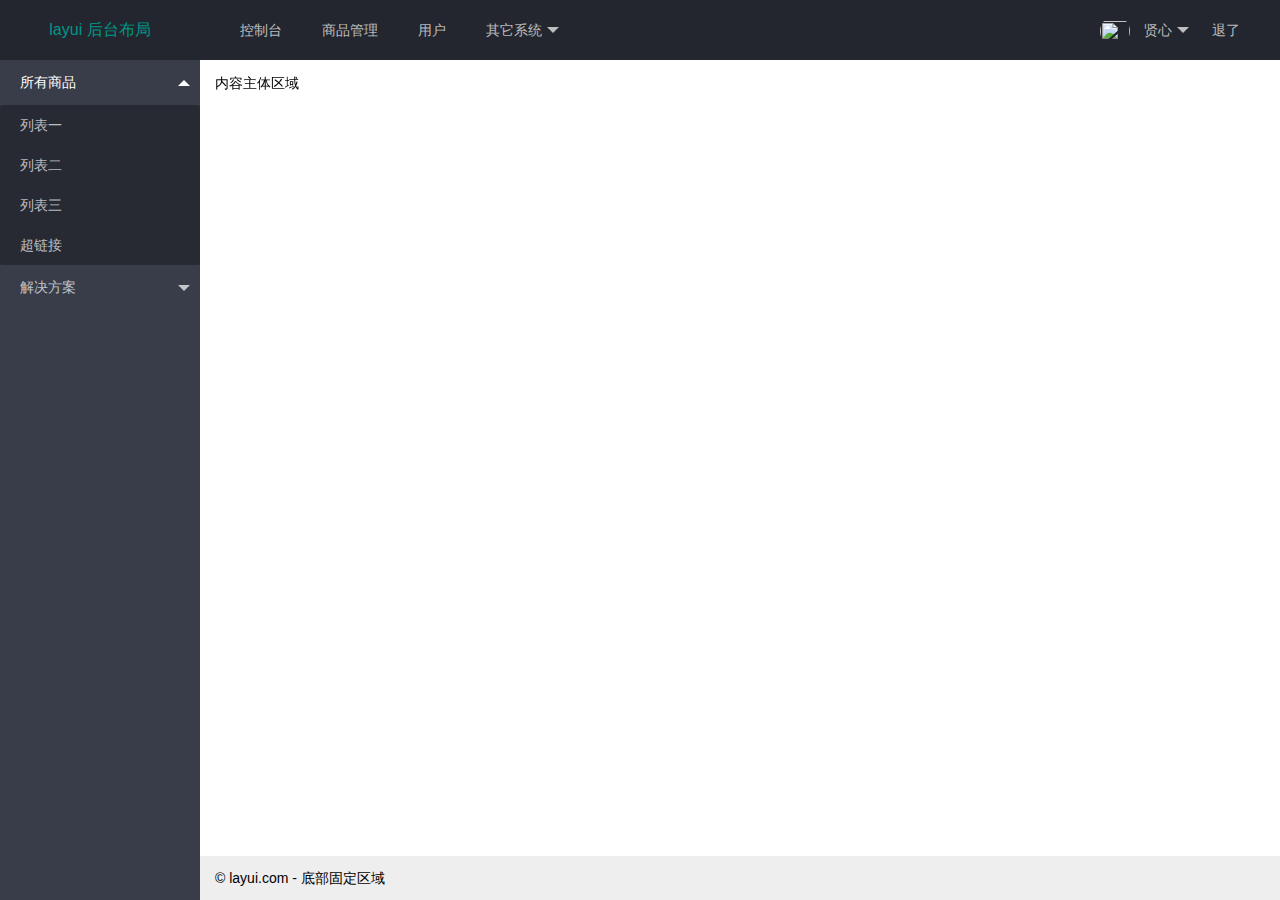
==== index.html @ 5e883c6c "跳转" ====
<!DOCTYPE html>
<html lang="en">

<head>
    <meta charset="UTF-8">
    <meta name="viewport" content="width=device-width, initial-scale=1.0">
    <title>Document</title>
    <link rel="stylesheet" href="./assets/lib/layui/css/layui.css">
</head>

<body class="layui-layout-body">
    <div class="layui-layout layui-layout-admin">
        <div class="layui-header">
            <div class="layui-logo">layui 后台布局</div>
            <!-- 头部区域（可配合layui已有的水平导航） -->
            <ul class="layui-nav layui-layout-left">
                <li class="layui-nav-item"><a href="">控制台</a></li>
                <li class="layui-nav-item"><a href="">商品管理</a></li>
                <li class="layui-nav-item"><a href="">用户</a></li>
                <li class="layui-nav-item">
                    <a href="javascript:;">其它系统</a>
                    <dl class="layui-nav-child">
                        <dd><a href="">邮件管理</a></dd>
                        <dd><a href="">消息管理</a></dd>
                        <dd><a href="">授权管理</a></dd>
                    </dl>
                </li>
            </ul>
            <ul class="layui-nav layui-layout-right">
                <li class="layui-nav-item">
                    <a href="javascript:;">
                        <img src="http://t.cn/RCzsdCq" class="layui-nav-img">
                        贤心
                    </a>
                    <dl class="layui-nav-child">
                        <dd><a href="">基本资料</a></dd>
                        <dd><a href="">安全设置</a></dd>
                    </dl>
                </li>
                <li class="layui-nav-item"><a href="">退了</a></li>
            </ul>
        </div>

        <div class="layui-side layui-bg-black">
            <div class="layui-side-scroll  ">
                <!-- 左侧导航区域（可配合layui已有的垂直导航） -->
                <ul class="layui-nav layui-nav-tree" lay-filter="test" lay-shrink="all">
                    <li class="layui-nav-item layui-nav-itemed">
                        <a class="" href="javascript:;">所有商品</a>
                        <dl class="layui-nav-child">
                            <dd><a href="javascript:;">列表一</a></dd>
                            <dd><a href="javascript:;">列表二</a></dd>
                            <dd><a href="javascript:;">列表三</a></dd>
                            <dd><a href="">超链接</a></dd>
                        </dl>
                    </li>
                    <li class="layui-nav-item">
                        <a href="javascript:;">解决方案</a>
                        <dl class="layui-nav-child">
                            <dd><a href="javascript:;">列表一</a></dd>
                            <dd><a href="javascript:;">列表二</a></dd>
                            <dd><a href="">超链接</a></dd>
                        </dl>
                    </li>
                </ul>
            </div>
        </div>

        <div class="layui-body">
            <!-- 内容主体区域 -->
            <div style="padding: 15px;">内容主体区域</div>
        </div>

        <div class="layui-footer">
            <!-- 底部固定区域 -->
            © layui.com - 底部固定区域
        </div>
    </div>
    <script src="./assets/lib/layui/layui.all.js"></script>
    <script>
        //JavaScript代码区域
        layui.use('element', function () {
            var element = layui.element;

        });
    </script>
</body>

</html>
---- assets/lib/layui/css/layui.css ----
/** layui-v2.5.5 MIT License By https://www.layui.com */
 .layui-inline,img{display:inline-block;vertical-align:middle}h1,h2,h3,h4,h5,h6{font-weight:400}.layui-edge,.layui-header,.layui-inline,.layui-main{position:relative}.layui-body,.layui-edge,.layui-elip{overflow:hidden}.layui-btn,.layui-edge,.layui-inline,img{vertical-align:middle}.layui-btn,.layui-disabled,.layui-icon,.layui-unselect{-moz-user-select:none;-webkit-user-select:none;-ms-user-select:none}.layui-elip,.layui-form-checkbox span,.layui-form-pane .layui-form-label{text-overflow:ellipsis;white-space:nowrap}.layui-breadcrumb,.layui-tree-btnGroup{visibility:hidden}blockquote,body,button,dd,div,dl,dt,form,h1,h2,h3,h4,h5,h6,input,li,ol,p,pre,td,textarea,th,ul{margin:0;padding:0;-webkit-tap-highlight-color:rgba(0,0,0,0)}a:active,a:hover{outline:0}img{border:none}li{list-style:none}table{border-collapse:collapse;border-spacing:0}h4,h5,h6{font-size:100%}button,input,optgroup,option,select,textarea{font-family:inherit;font-size:inherit;font-style:inherit;font-weight:inherit;outline:0}pre{white-space:pre-wrap;white-space:-moz-pre-wrap;white-space:-pre-wrap;white-space:-o-pre-wrap;word-wrap:break-word}body{line-height:24px;font:14px Helvetica Neue,Helvetica,PingFang SC,Tahoma,Arial,sans-serif}hr{height:1px;margin:10px 0;border:0;clear:both}a{color:#333;text-decoration:none}a:hover{color:#777}a cite{font-style:normal;*cursor:pointer}.layui-border-box,.layui-border-box *{box-sizing:border-box}.layui-box,.layui-box *{box-sizing:content-box}.layui-clear{clear:both;*zoom:1}.layui-clear:after{content:'\20';clear:both;*zoom:1;display:block;height:0}.layui-inline{*display:inline;*zoom:1}.layui-edge{display:inline-block;width:0;height:0;border-width:6px;border-style:dashed;border-color:transparent}.layui-edge-top{top:-4px;border-bottom-color:#999;border-bottom-style:solid}.layui-edge-right{border-left-color:#999;border-left-style:solid}.layui-edge-bottom{top:2px;border-top-color:#999;border-top-style:solid}.layui-edge-left{border-right-color:#999;border-right-style:solid}.layui-disabled,.layui-disabled:hover{color:#d2d2d2!important;cursor:not-allowed!important}.layui-circle{border-radius:100%}.layui-show{display:block!important}.layui-hide{display:none!important}@font-face{font-family:layui-icon;src:url(../font/iconfont.eot?v=250);src:url(../font/iconfont.eot?v=250#iefix) format('embedded-opentype'),url(../font/iconfont.woff2?v=250) format('woff2'),url(../font/iconfont.woff?v=250) format('woff'),url(../font/iconfont.ttf?v=250) format('truetype'),url(../font/iconfont.svg?v=250#layui-icon) format('svg')}.layui-icon{font-family:layui-icon!important;font-size:16px;font-style:normal;-webkit-font-smoothing:antialiased;-moz-osx-font-smoothing:grayscale}.layui-icon-reply-fill:before{content:"\e611"}.layui-icon-set-fill:before{content:"\e614"}.layui-icon-menu-fill:before{content:"\e60f"}.layui-icon-search:before{content:"\e615"}.layui-icon-share:before{content:"\e641"}.layui-icon-set-sm:before{content:"\e620"}.layui-icon-engine:before{content:"\e628"}.layui-icon-close:before{content:"\1006"}.layui-icon-close-fill:before{content:"\1007"}.layui-icon-chart-screen:before{content:"\e629"}.layui-icon-star:before{content:"\e600"}.layui-icon-circle-dot:before{content:"\e617"}.layui-icon-chat:before{content:"\e606"}.layui-icon-release:before{content:"\e609"}.layui-icon-list:before{content:"\e60a"}.layui-icon-chart:before{content:"\e62c"}.layui-icon-ok-circle:before{content:"\1005"}.layui-icon-layim-theme:before{content:"\e61b"}.layui-icon-table:before{content:"\e62d"}.layui-icon-right:before{content:"\e602"}.layui-icon-left:before{content:"\e603"}.layui-icon-cart-simple:before{content:"\e698"}.layui-icon-face-cry:before{content:"\e69c"}.layui-icon-face-smile:before{content:"\e6af"}.layui-icon-survey:before{content:"\e6b2"}.layui-icon-tree:before{content:"\e62e"}.layui-icon-upload-circle:before{content:"\e62f"}.layui-icon-add-circle:before{content:"\e61f"}.layui-icon-download-circle:before{content:"\e601"}.layui-icon-templeate-1:before{content:"\e630"}.layui-icon-util:before{content:"\e631"}.layui-icon-face-surprised:before{content:"\e664"}.layui-icon-edit:before{content:"\e642"}.layui-icon-speaker:before{content:"\e645"}.layui-icon-down:before{content:"\e61a"}.layui-icon-file:before{content:"\e621"}.layui-icon-layouts:before{content:"\e632"}.layui-icon-rate-half:before{content:"\e6c9"}.layui-icon-add-circle-fine:before{content:"\e608"}.layui-icon-prev-circle:before{content:"\e633"}.layui-icon-read:before{content:"\e705"}.layui-icon-404:before{content:"\e61c"}.layui-icon-carousel:before{content:"\e634"}.layui-icon-help:before{content:"\e607"}.layui-icon-code-circle:before{content:"\e635"}.layui-icon-water:before{content:"\e636"}.layui-icon-username:before{content:"\e66f"}.layui-icon-find-fill:before{content:"\e670"}.layui-icon-about:before{content:"\e60b"}.layui-icon-location:before{content:"\e715"}.layui-icon-up:before{content:"\e619"}.layui-icon-pause:before{content:"\e651"}.layui-icon-date:before{content:"\e637"}.layui-icon-layim-uploadfile:before{content:"\e61d"}.layui-icon-delete:before{content:"\e640"}.layui-icon-play:before{content:"\e652"}.layui-icon-top:before{content:"\e604"}.layui-icon-friends:before{content:"\e612"}.layui-icon-refresh-3:before{content:"\e9aa"}.layui-icon-ok:before{content:"\e605"}.layui-icon-layer:before{content:"\e638"}.layui-icon-face-smile-fine:before{content:"\e60c"}.layui-icon-dollar:before{content:"\e659"}.layui-icon-group:before{content:"\e613"}.layui-icon-layim-download:before{content:"\e61e"}.layui-icon-picture-fine:before{content:"\e60d"}.layui-icon-link:before{content:"\e64c"}.layui-icon-diamond:before{content:"\e735"}.layui-icon-log:before{content:"\e60e"}.layui-icon-rate-solid:before{content:"\e67a"}.layui-icon-fonts-del:before{content:"\e64f"}.layui-icon-unlink:before{content:"\e64d"}.layui-icon-fonts-clear:before{content:"\e639"}.layui-icon-triangle-r:before{content:"\e623"}.layui-icon-circle:before{content:"\e63f"}.layui-icon-radio:before{content:"\e643"}.layui-icon-align-center:before{content:"\e647"}.layui-icon-align-right:before{content:"\e648"}.layui-icon-align-left:before{content:"\e649"}.layui-icon-loading-1:before{content:"\e63e"}.layui-icon-return:before{content:"\e65c"}.layui-icon-fonts-strong:before{content:"\e62b"}.layui-icon-upload:before{content:"\e67c"}.layui-icon-dialogue:before{content:"\e63a"}.layui-icon-video:before{content:"\e6ed"}.layui-icon-headset:before{content:"\e6fc"}.layui-icon-cellphone-fine:before{content:"\e63b"}.layui-icon-add-1:before{content:"\e654"}.layui-icon-face-smile-b:before{content:"\e650"}.layui-icon-fonts-html:before{content:"\e64b"}.layui-icon-form:before{content:"\e63c"}.layui-icon-cart:before{content:"\e657"}.layui-icon-camera-fill:before{content:"\e65d"}.layui-icon-tabs:before{content:"\e62a"}.layui-icon-fonts-code:before{content:"\e64e"}.layui-icon-fire:before{content:"\e756"}.layui-icon-set:before{content:"\e716"}.layui-icon-fonts-u:before{content:"\e646"}.layui-icon-triangle-d:before{content:"\e625"}.layui-icon-tips:before{content:"\e702"}.layui-icon-picture:before{content:"\e64a"}.layui-icon-more-vertical:before{content:"\e671"}.layui-icon-flag:before{content:"\e66c"}.layui-icon-loading:before{content:"\e63d"}.layui-icon-fonts-i:before{content:"\e644"}.layui-icon-refresh-1:before{content:"\e666"}.layui-icon-rmb:before{content:"\e65e"}.layui-icon-home:before{content:"\e68e"}.layui-icon-user:before{content:"\e770"}.layui-icon-notice:before{content:"\e667"}.layui-icon-login-weibo:before{content:"\e675"}.layui-icon-voice:before{content:"\e688"}.layui-icon-upload-drag:before{content:"\e681"}.layui-icon-login-qq:before{content:"\e676"}.layui-icon-snowflake:before{content:"\e6b1"}.layui-icon-file-b:before{content:"\e655"}.layui-icon-template:before{content:"\e663"}.layui-icon-auz:before{content:"\e672"}.layui-icon-console:before{content:"\e665"}.layui-icon-app:before{content:"\e653"}.layui-icon-prev:before{content:"\e65a"}.layui-icon-website:before{content:"\e7ae"}.layui-icon-next:before{content:"\e65b"}.layui-icon-component:before{content:"\e857"}.layui-icon-more:before{content:"\e65f"}.layui-icon-login-wechat:before{content:"\e677"}.layui-icon-shrink-right:before{content:"\e668"}.layui-icon-spread-left:before{content:"\e66b"}.layui-icon-camera:before{content:"\e660"}.layui-icon-note:before{content:"\e66e"}.layui-icon-refresh:before{content:"\e669"}.layui-icon-female:before{content:"\e661"}.layui-icon-male:before{content:"\e662"}.layui-icon-password:before{content:"\e673"}.layui-icon-senior:before{content:"\e674"}.layui-icon-theme:before{content:"\e66a"}.layui-icon-tread:before{content:"\e6c5"}.layui-icon-praise:before{content:"\e6c6"}.layui-icon-star-fill:before{content:"\e658"}.layui-icon-rate:before{content:"\e67b"}.layui-icon-template-1:before{content:"\e656"}.layui-icon-vercode:before{content:"\e679"}.layui-icon-cellphone:before{content:"\e678"}.layui-icon-screen-full:before{content:"\e622"}.layui-icon-screen-restore:before{content:"\e758"}.layui-icon-cols:before{content:"\e610"}.layui-icon-export:before{content:"\e67d"}.layui-icon-print:before{content:"\e66d"}.layui-icon-slider:before{content:"\e714"}.layui-icon-addition:before{content:"\e624"}.layui-icon-subtraction:before{content:"\e67e"}.layui-icon-service:before{content:"\e626"}.layui-icon-transfer:before{content:"\e691"}.layui-main{width:1140px;margin:0 auto}.layui-header{z-index:1000;height:60px}.layui-header a:hover{transition:all .5s;-webkit-transition:all .5s}.layui-side{position:fixed;left:0;top:0;bottom:0;z-index:999;width:200px;overflow-x:hidden}.layui-side-scroll{position:relative;width:220px;height:100%;overflow-x:hidden}.layui-body{position:absolute;left:200px;right:0;top:0;bottom:0;z-index:998;width:auto;overflow-y:auto;box-sizing:border-box}.layui-layout-body{overflow:hidden}.layui-layout-admin .layui-header{background-color:#23262E}.layui-layout-admin .layui-side{top:60px;width:200px;overflow-x:hidden}.layui-layout-admin .layui-body{position:fixed;top:60px;bottom:44px}.layui-layout-admin .layui-main{width:auto;margin:0 15px}.layui-layout-admin .layui-footer{position:fixed;left:200px;right:0;bottom:0;height:44px;line-height:44px;padding:0 15px;background-color:#eee}.layui-layout-admin .layui-logo{position:absolute;left:0;top:0;width:200px;height:100%;line-height:60px;text-align:center;color:#009688;font-size:16px}.layui-layout-admin .layui-header .layui-nav{background:0 0}.layui-layout-left{position:absolute!important;left:200px;top:0}.layui-layout-right{position:absolute!important;right:0;top:0}.layui-container{position:relative;margin:0 auto;padding:0 15px;box-sizing:border-box}.layui-fluid{position:relative;margin:0 auto;padding:0 15px}.layui-row:after,.layui-row:before{content:'';display:block;clear:both}.layui-col-lg1,.layui-col-lg10,.layui-col-lg11,.layui-col-lg12,.layui-col-lg2,.layui-col-lg3,.layui-col-lg4,.layui-col-lg5,.layui-col-lg6,.layui-col-lg7,.layui-col-lg8,.layui-col-lg9,.layui-col-md1,.layui-col-md10,.layui-col-md11,.layui-col-md12,.layui-col-md2,.layui-col-md3,.layui-col-md4,.layui-col-md5,.layui-col-md6,.layui-col-md7,.layui-col-md8,.layui-col-md9,.layui-col-sm1,.layui-col-sm10,.layui-col-sm11,.layui-col-sm12,.layui-col-sm2,.layui-col-sm3,.layui-col-sm4,.layui-col-sm5,.layui-col-sm6,.layui-col-sm7,.layui-col-sm8,.layui-col-sm9,.layui-col-xs1,.layui-col-xs10,.layui-col-xs11,.layui-col-xs12,.layui-col-xs2,.layui-col-xs3,.layui-col-xs4,.layui-col-xs5,.layui-col-xs6,.layui-col-xs7,.layui-col-xs8,.layui-col-xs9{position:relative;display:block;box-sizing:border-box}.layui-col-xs1,.layui-col-xs10,.layui-col-xs11,.layui-col-xs12,.layui-col-xs2,.layui-col-xs3,.layui-col-xs4,.layui-col-xs5,.layui-col-xs6,.layui-col-xs7,.layui-col-xs8,.layui-col-xs9{float:left}.layui-col-xs1{width:8.33333333%}.layui-col-xs2{width:16.66666667%}.layui-col-xs3{width:25%}.layui-col-xs4{width:33.33333333%}.layui-col-xs5{width:41.66666667%}.layui-col-xs6{width:50%}.layui-col-xs7{width:58.33333333%}.layui-col-xs8{width:66.66666667%}.layui-col-xs9{width:75%}.layui-col-xs10{width:83.33333333%}.layui-col-xs11{width:91.66666667%}.layui-col-xs12{width:100%}.layui-col-xs-offset1{margin-left:8.33333333%}.layui-col-xs-offset2{margin-left:16.66666667%}.layui-col-xs-offset3{margin-left:25%}.layui-col-xs-offset4{margin-left:33.33333333%}.layui-col-xs-offset5{margin-left:41.66666667%}.layui-col-xs-offset6{margin-left:50%}.layui-col-xs-offset7{margin-left:58.33333333%}.layui-col-xs-offset8{margin-left:66.66666667%}.layui-col-xs-offset9{margin-left:75%}.layui-col-xs-offset10{margin-left:83.33333333%}.layui-col-xs-offset11{margin-left:91.66666667%}.layui-col-xs-offset12{margin-left:100%}@media screen and (max-width:768px){.layui-hide-xs{display:none!important}.layui-show-xs-block{display:block!important}.layui-show-xs-inline{display:inline!important}.layui-show-xs-inline-block{display:inline-block!important}}@media screen and (min-width:768px){.layui-container{width:750px}.layui-hide-sm{display:none!important}.layui-show-sm-block{display:block!important}.layui-show-sm-inline{display:inline!important}.layui-show-sm-inline-block{display:inline-block!important}.layui-col-sm1,.layui-col-sm10,.layui-col-sm11,.layui-col-sm12,.layui-col-sm2,.layui-col-sm3,.layui-col-sm4,.layui-col-sm5,.layui-col-sm6,.layui-col-sm7,.layui-col-sm8,.layui-col-sm9{float:left}.layui-col-sm1{width:8.33333333%}.layui-col-sm2{width:16.66666667%}.layui-col-sm3{width:25%}.layui-col-sm4{width:33.33333333%}.layui-col-sm5{width:41.66666667%}.layui-col-sm6{width:50%}.layui-col-sm7{width:58.33333333%}.layui-col-sm8{width:66.66666667%}.layui-col-sm9{width:75%}.layui-col-sm10{width:83.33333333%}.layui-col-sm11{width:91.66666667%}.layui-col-sm12{width:100%}.layui-col-sm-offset1{margin-left:8.33333333%}.layui-col-sm-offset2{margin-left:16.66666667%}.layui-col-sm-offset3{margin-left:25%}.layui-col-sm-offset4{margin-left:33.33333333%}.layui-col-sm-offset5{margin-left:41.66666667%}.layui-col-sm-offset6{margin-left:50%}.layui-col-sm-offset7{margin-left:58.33333333%}.layui-col-sm-offset8{margin-left:66.66666667%}.layui-col-sm-offset9{margin-left:75%}.layui-col-sm-offset10{margin-left:83.33333333%}.layui-col-sm-offset11{margin-left:91.66666667%}.layui-col-sm-offset12{margin-left:100%}}@media screen and (min-width:992px){.layui-container{width:970px}.layui-hide-md{display:none!important}.layui-show-md-block{display:block!important}.layui-show-md-inline{display:inline!important}.layui-show-md-inline-block{display:inline-block!important}.layui-col-md1,.layui-col-md10,.layui-col-md11,.layui-col-md12,.layui-col-md2,.layui-col-md3,.layui-col-md4,.layui-col-md5,.layui-col-md6,.layui-col-md7,.layui-col-md8,.layui-col-md9{float:left}.layui-col-md1{width:8.33333333%}.layui-col-md2{width:16.66666667%}.layui-col-md3{width:25%}.layui-col-md4{width:33.33333333%}.layui-col-md5{width:41.66666667%}.layui-col-md6{width:50%}.layui-col-md7{width:58.33333333%}.layui-col-md8{width:66.66666667%}.layui-col-md9{width:75%}.layui-col-md10{width:83.33333333%}.layui-col-md11{width:91.66666667%}.layui-col-md12{width:100%}.layui-col-md-offset1{margin-left:8.33333333%}.layui-col-md-offset2{margin-left:16.66666667%}.layui-col-md-offset3{margin-left:25%}.layui-col-md-offset4{margin-left:33.33333333%}.layui-col-md-offset5{margin-left:41.66666667%}.layui-col-md-offset6{margin-left:50%}.layui-col-md-offset7{margin-left:58.33333333%}.layui-col-md-offset8{margin-left:66.66666667%}.layui-col-md-offset9{margin-left:75%}.layui-col-md-offset10{margin-left:83.33333333%}.layui-col-md-offset11{margin-left:91.66666667%}.layui-col-md-offset12{margin-left:100%}}@media screen and (min-width:1200px){.layui-container{width:1170px}.layui-hide-lg{display:none!important}.layui-show-lg-block{display:block!important}.layui-show-lg-inline{display:inline!important}.layui-show-lg-inline-block{display:inline-block!important}.layui-col-lg1,.layui-col-lg10,.layui-col-lg11,.layui-col-lg12,.layui-col-lg2,.layui-col-lg3,.layui-col-lg4,.layui-col-lg5,.layui-col-lg6,.layui-col-lg7,.layui-col-lg8,.layui-col-lg9{float:left}.layui-col-lg1{width:8.33333333%}.layui-col-lg2{width:16.66666667%}.layui-col-lg3{width:25%}.layui-col-lg4{width:33.33333333%}.layui-col-lg5{width:41.66666667%}.layui-col-lg6{width:50%}.layui-col-lg7{width:58.33333333%}.layui-col-lg8{width:66.66666667%}.layui-col-lg9{width:75%}.layui-col-lg10{width:83.33333333%}.layui-col-lg11{width:91.66666667%}.layui-col-lg12{width:100%}.layui-col-lg-offset1{margin-left:8.33333333%}.layui-col-lg-offset2{margin-left:16.66666667%}.layui-col-lg-offset3{margin-left:25%}.layui-col-lg-offset4{margin-left:33.33333333%}.layui-col-lg-offset5{margin-left:41.66666667%}.layui-col-lg-offset6{margin-left:50%}.layui-col-lg-offset7{margin-left:58.33333333%}.layui-col-lg-offset8{margin-left:66.66666667%}.layui-col-lg-offset9{margin-left:75%}.layui-col-lg-offset10{margin-left:83.33333333%}.layui-col-lg-offset11{margin-left:91.66666667%}.layui-col-lg-offset12{margin-left:100%}}.layui-col-space1{margin:-.5px}.layui-col-space1>*{padding:.5px}.layui-col-space3{margin:-1.5px}.layui-col-space3>*{padding:1.5px}.layui-col-space5{margin:-2.5px}.layui-col-space5>*{padding:2.5px}.layui-col-space8{margin:-3.5px}.layui-col-space8>*{padding:3.5px}.layui-col-space10{margin:-5px}.layui-col-space10>*{padding:5px}.layui-col-space12{margin:-6px}.layui-col-space12>*{padding:6px}.layui-col-space15{margin:-7.5px}.layui-col-space15>*{padding:7.5px}.layui-col-space18{margin:-9px}.layui-col-space18>*{padding:9px}.layui-col-space20{margin:-10px}.layui-col-space20>*{padding:10px}.layui-col-space22{margin:-11px}.layui-col-space22>*{padding:11px}.layui-col-space25{margin:-12.5px}.layui-col-space25>*{padding:12.5px}.layui-col-space30{margin:-15px}.layui-col-space30>*{padding:15px}.layui-btn,.layui-input,.layui-select,.layui-textarea,.layui-upload-button{outline:0;-webkit-appearance:none;transition:all .3s;-webkit-transition:all .3s;box-sizing:border-box}.layui-elem-quote{margin-bottom:10px;padding:15px;line-height:22px;border-left:5px solid #009688;border-radius:0 2px 2px 0;background-color:#f2f2f2}.layui-quote-nm{border-style:solid;border-width:1px 1px 1px 5px;background:0 0}.layui-elem-field{margin-bottom:10px;padding:0;border-width:1px;border-style:solid}.layui-elem-field legend{margin-left:20px;padding:0 10px;font-size:20px;font-weight:300}.layui-field-title{margin:10px 0 20px;border-width:1px 0 0}.layui-field-box{padding:10px 15px}.layui-field-title .layui-field-box{padding:10px 0}.layui-progress{position:relative;height:6px;border-radius:20px;background-color:#e2e2e2}.layui-progress-bar{position:absolute;left:0;top:0;width:0;max-width:100%;height:6px;border-radius:20px;text-align:right;background-color:#5FB878;transition:all .3s;-webkit-transition:all .3s}.layui-progress-big,.layui-progress-big .layui-progress-bar{height:18px;line-height:18px}.layui-progress-text{position:relative;top:-20px;line-height:18px;font-size:12px;color:#666}.layui-progress-big .layui-progress-text{position:static;padding:0 10px;color:#fff}.layui-collapse{border-width:1px;border-style:solid;border-radius:2px}.layui-colla-content,.layui-colla-item{border-top-width:1px;border-top-style:solid}.layui-colla-item:first-child{border-top:none}.layui-colla-title{position:relative;height:42px;line-height:42px;padding:0 15px 0 35px;color:#333;background-color:#f2f2f2;cursor:pointer;font-size:14px;overflow:hidden}.layui-colla-content{display:none;padding:10px 15px;line-height:22px;color:#666}.layui-colla-icon{position:absolute;left:15px;top:0;font-size:14px}.layui-card{margin-bottom:15px;border-radius:2px;background-color:#fff;box-shadow:0 1px 2px 0 rgba(0,0,0,.05)}.layui-card:last-child{margin-bottom:0}.layui-card-header{position:relative;height:42px;line-height:42px;padding:0 15px;border-bottom:1px solid #f6f6f6;color:#333;border-radius:2px 2px 0 0;font-size:14px}.layui-bg-black,.layui-bg-blue,.layui-bg-cyan,.layui-bg-green,.layui-bg-orange,.layui-bg-red{color:#fff!important}.layui-card-body{position:relative;padding:10px 15px;line-height:24px}.layui-card-body[pad15]{padding:15px}.layui-card-body[pad20]{padding:20px}.layui-card-body .layui-table{margin:5px 0}.layui-card .layui-tab{margin:0}.layui-panel-window{position:relative;padding:15px;border-radius:0;border-top:5px solid #E6E6E6;background-color:#fff}.layui-auxiliar-moving{position:fixed;left:0;right:0;top:0;bottom:0;width:100%;height:100%;background:0 0;z-index:9999999999}.layui-form-label,.layui-form-mid,.layui-form-select,.layui-input-block,.layui-input-inline,.layui-textarea{position:relative}.layui-bg-red{background-color:#FF5722!important}.layui-bg-orange{background-color:#FFB800!important}.layui-bg-green{background-color:#009688!important}.layui-bg-cyan{background-color:#2F4056!important}.layui-bg-blue{background-color:#1E9FFF!important}.layui-bg-black{background-color:#393D49!important}.layui-bg-gray{background-color:#eee!important;color:#666!important}.layui-badge-rim,.layui-colla-content,.layui-colla-item,.layui-collapse,.layui-elem-field,.layui-form-pane .layui-form-item[pane],.layui-form-pane .layui-form-label,.layui-input,.layui-layedit,.layui-layedit-tool,.layui-quote-nm,.layui-select,.layui-tab-bar,.layui-tab-card,.layui-tab-title,.layui-tab-title .layui-this:after,.layui-textarea{border-color:#e6e6e6}.layui-timeline-item:before,hr{background-color:#e6e6e6}.layui-text{line-height:22px;font-size:14px;color:#666}.layui-text h1,.layui-text h2,.layui-text h3{font-weight:500;color:#333}.layui-text h1{font-size:30px}.layui-text h2{font-size:24px}.layui-text h3{font-size:18px}.layui-text a:not(.layui-btn){color:#01AAED}.layui-text a:not(.layui-btn):hover{text-decoration:underline}.layui-text ul{padding:5px 0 5px 15px}.layui-text ul li{margin-top:5px;list-style-type:disc}.layui-text em,.layui-word-aux{color:#999!important;padding:0 5px!important}.layui-btn{display:inline-block;height:38px;line-height:38px;padding:0 18px;background-color:#009688;color:#fff;white-space:nowrap;text-align:center;font-size:14px;border:none;border-radius:2px;cursor:pointer}.layui-btn:hover{opacity:.8;filter:alpha(opacity=80);color:#fff}.layui-btn:active{opacity:1;filter:alpha(opacity=100)}.layui-btn+.layui-btn{margin-left:10px}.layui-btn-container{font-size:0}.layui-btn-container .layui-btn{margin-right:10px;margin-bottom:10px}.layui-btn-container .layui-btn+.layui-btn{margin-left:0}.layui-table .layui-btn-container .layui-btn{margin-bottom:9px}.layui-btn-radius{border-radius:100px}.layui-btn .layui-icon{margin-right:3px;font-size:18px;vertical-align:bottom;vertical-align:middle\9}.layui-btn-primary{border:1px solid #C9C9C9;background-color:#fff;color:#555}.layui-btn-primary:hover{border-color:#009688;color:#333}.layui-btn-normal{background-color:#1E9FFF}.layui-btn-warm{background-color:#FFB800}.layui-btn-danger{background-color:#FF5722}.layui-btn-checked{background-color:#5FB878}.layui-btn-disabled,.layui-btn-disabled:active,.layui-btn-disabled:hover{border:1px solid #e6e6e6;background-color:#FBFBFB;color:#C9C9C9;cursor:not-allowed;opacity:1}.layui-btn-lg{height:44px;line-height:44px;padding:0 25px;font-size:16px}.layui-btn-sm{height:30px;line-height:30px;padding:0 10px;font-size:12px}.layui-btn-sm i{font-size:16px!important}.layui-btn-xs{height:22px;line-height:22px;padding:0 5px;font-size:12px}.layui-btn-xs i{font-size:14px!important}.layui-btn-group{display:inline-block;vertical-align:middle;font-size:0}.layui-btn-group .layui-btn{margin-left:0!important;margin-right:0!important;border-left:1px solid rgba(255,255,255,.5);border-radius:0}.layui-btn-group .layui-btn-primary{border-left:none}.layui-btn-group .layui-btn-primary:hover{border-color:#C9C9C9;color:#009688}.layui-btn-group .layui-btn:first-child{border-left:none;border-radius:2px 0 0 2px}.layui-btn-group .layui-btn-primary:first-child{border-left:1px solid #c9c9c9}.layui-btn-group .layui-btn:last-child{border-radius:0 2px 2px 0}.layui-btn-group .layui-btn+.layui-btn{margin-left:0}.layui-btn-group+.layui-btn-group{margin-left:10px}.layui-btn-fluid{width:100%}.layui-input,.layui-select,.layui-textarea{height:38px;line-height:1.3;line-height:38px\9;border-width:1px;border-style:solid;background-color:#fff;border-radius:2px}.layui-input::-webkit-input-placeholder,.layui-select::-webkit-input-placeholder,.layui-textarea::-webkit-input-placeholder{line-height:1.3}.layui-input,.layui-textarea{display:block;width:100%;padding-left:10px}.layui-input:hover,.layui-textarea:hover{border-color:#D2D2D2!important}.layui-input:focus,.layui-textarea:focus{border-color:#C9C9C9!important}.layui-textarea{min-height:100px;height:auto;line-height:20px;padding:6px 10px;resize:vertical}.layui-select{padding:0 10px}.layui-form input[type=checkbox],.layui-form input[type=radio],.layui-form select{display:none}.layui-form [lay-ignore]{display:initial}.layui-form-item{margin-bottom:15px;clear:both;*zoom:1}.layui-form-item:after{content:'\20';clear:both;*zoom:1;display:block;height:0}.layui-form-label{float:left;display:block;padding:9px 15px;width:80px;font-weight:400;line-height:20px;text-align:right}.layui-form-label-col{display:block;float:none;padding:9px 0;line-height:20px;text-align:left}.layui-form-item .layui-inline{margin-bottom:5px;margin-right:10px}.layui-input-block{margin-left:110px;min-height:36px}.layui-input-inline{display:inline-block;vertical-align:middle}.layui-form-item .layui-input-inline{float:left;width:190px;margin-right:10px}.layui-form-text .layui-input-inline{width:auto}.layui-form-mid{float:left;display:block;padding:9px 0!important;line-height:20px;margin-right:10px}.layui-form-danger+.layui-form-select .layui-input,.layui-form-danger:focus{border-color:#FF5722!important}.layui-form-select .layui-input{padding-right:30px;cursor:pointer}.layui-form-select .layui-edge{position:absolute;right:10px;top:50%;margin-top:-3px;cursor:pointer;border-width:6px;border-top-color:#c2c2c2;border-top-style:solid;transition:all .3s;-webkit-transition:all .3s}.layui-form-select dl{display:none;position:absolute;left:0;top:42px;padding:5px 0;z-index:899;min-width:100%;border:1px solid #d2d2d2;max-height:300px;overflow-y:auto;background-color:#fff;border-radius:2px;box-shadow:0 2px 4px rgba(0,0,0,.12);box-sizing:border-box}.layui-form-select dl dd,.layui-form-select dl dt{padding:0 10px;line-height:36px;white-space:nowrap;overflow:hidden;text-overflow:ellipsis}.layui-form-select dl dt{font-size:12px;color:#999}.layui-form-select dl dd{cursor:pointer}.layui-form-select dl dd:hover{background-color:#f2f2f2;-webkit-transition:.5s all;transition:.5s all}.layui-form-select .layui-select-group dd{padding-left:20px}.layui-form-select dl dd.layui-select-tips{padding-left:10px!important;color:#999}.layui-form-select dl dd.layui-this{background-color:#5FB878;color:#fff}.layui-form-checkbox,.layui-form-select dl dd.layui-disabled{background-color:#fff}.layui-form-selected dl{display:block}.layui-form-checkbox,.layui-form-checkbox *,.layui-form-switch{display:inline-block;vertical-align:middle}.layui-form-selected .layui-edge{margin-top:-9px;-webkit-transform:rotate(180deg);transform:rotate(180deg);margin-top:-3px\9}:root .layui-form-selected .layui-edge{margin-top:-9px\0/IE9}.layui-form-selectup dl{top:auto;bottom:42px}.layui-select-none{margin:5px 0;text-align:center;color:#999}.layui-select-disabled .layui-disabled{border-color:#eee!important}.layui-select-disabled .layui-edge{border-top-color:#d2d2d2}.layui-form-checkbox{position:relative;height:30px;line-height:30px;margin-right:10px;padding-right:30px;cursor:pointer;font-size:0;-webkit-transition:.1s linear;transition:.1s linear;box-sizing:border-box}.layui-form-checkbox span{padding:0 10px;height:100%;font-size:14px;border-radius:2px 0 0 2px;background-color:#d2d2d2;color:#fff;overflow:hidden}.layui-form-checkbox:hover span{background-color:#c2c2c2}.layui-form-checkbox i{position:absolute;right:0;top:0;width:30px;height:28px;border:1px solid #d2d2d2;border-left:none;border-radius:0 2px 2px 0;color:#fff;font-size:20px;text-align:center}.layui-form-checkbox:hover i{border-color:#c2c2c2;color:#c2c2c2}.layui-form-checked,.layui-form-checked:hover{border-color:#5FB878}.layui-form-checked span,.layui-form-checked:hover span{background-color:#5FB878}.layui-form-checked i,.layui-form-checked:hover i{color:#5FB878}.layui-form-item .layui-form-checkbox{margin-top:4px}.layui-form-checkbox[lay-skin=primary]{height:auto!important;line-height:normal!important;min-width:18px;min-height:18px;border:none!important;margin-right:0;padding-left:28px;padding-right:0;background:0 0}.layui-form-checkbox[lay-skin=primary] span{padding-left:0;padding-right:15px;line-height:18px;background:0 0;color:#666}.layui-form-checkbox[lay-skin=primary] i{right:auto;left:0;width:16px;height:16px;line-height:16px;border:1px solid #d2d2d2;font-size:12px;border-radius:2px;background-color:#fff;-webkit-transition:.1s linear;transition:.1s linear}.layui-form-checkbox[lay-skin=primary]:hover i{border-color:#5FB878;color:#fff}.layui-form-checked[lay-skin=primary] i{border-color:#5FB878!important;background-color:#5FB878;color:#fff}.layui-checkbox-disbaled[lay-skin=primary] span{background:0 0!important;color:#c2c2c2}.layui-checkbox-disbaled[lay-skin=primary]:hover i{border-color:#d2d2d2}.layui-form-item .layui-form-checkbox[lay-skin=primary]{margin-top:10px}.layui-form-switch{position:relative;height:22px;line-height:22px;min-width:35px;padding:0 5px;margin-top:8px;border:1px solid #d2d2d2;border-radius:20px;cursor:pointer;background-color:#fff;-webkit-transition:.1s linear;transition:.1s linear}.layui-form-switch i{position:absolute;left:5px;top:3px;width:16px;height:16px;border-radius:20px;background-color:#d2d2d2;-webkit-transition:.1s linear;transition:.1s linear}.layui-form-switch em{position:relative;top:0;width:25px;margin-left:21px;padding:0!important;text-align:center!important;color:#999!important;font-style:normal!important;font-size:12px}.layui-form-onswitch{border-color:#5FB878;background-color:#5FB878}.layui-checkbox-disbaled,.layui-checkbox-disbaled i{border-color:#e2e2e2!important}.layui-form-onswitch i{left:100%;margin-left:-21px;background-color:#fff}.layui-form-onswitch em{margin-left:5px;margin-right:21px;color:#fff!important}.layui-checkbox-disbaled span{background-color:#e2e2e2!important}.layui-checkbox-disbaled:hover i{color:#fff!important}[lay-radio]{display:none}.layui-form-radio,.layui-form-radio *{display:inline-block;vertical-align:middle}.layui-form-radio{line-height:28px;margin:6px 10px 0 0;padding-right:10px;cursor:pointer;font-size:0}.layui-form-radio *{font-size:14px}.layui-form-radio>i{margin-right:8px;font-size:22px;color:#c2c2c2}.layui-form-radio>i:hover,.layui-form-radioed>i{color:#5FB878}.layui-radio-disbaled>i{color:#e2e2e2!important}.layui-form-pane .layui-form-label{width:110px;padding:8px 15px;height:38px;line-height:20px;border-width:1px;border-style:solid;border-radius:2px 0 0 2px;text-align:center;background-color:#FBFBFB;overflow:hidden;box-sizing:border-box}.layui-form-pane .layui-input-inline{margin-left:-1px}.layui-form-pane .layui-input-block{margin-left:110px;left:-1px}.layui-form-pane .layui-input{border-radius:0 2px 2px 0}.layui-form-pane .layui-form-text .layui-form-label{float:none;width:100%;border-radius:2px;box-sizing:border-box;text-align:left}.layui-form-pane .layui-form-text .layui-input-inline{display:block;margin:0;top:-1px;clear:both}.layui-form-pane .layui-form-text .layui-input-block{margin:0;left:0;top:-1px}.layui-form-pane .layui-form-text .layui-textarea{min-height:100px;border-radius:0 0 2px 2px}.layui-form-pane .layui-form-checkbox{margin:4px 0 4px 10px}.layui-form-pane .layui-form-radio,.layui-form-pane .layui-form-switch{margin-top:6px;margin-left:10px}.layui-form-pane .layui-form-item[pane]{position:relative;border-width:1px;border-style:solid}.layui-form-pane .layui-form-item[pane] .layui-form-label{position:absolute;left:0;top:0;height:100%;border-width:0 1px 0 0}.layui-form-pane .layui-form-item[pane] .layui-input-inline{margin-left:110px}@media screen and (max-width:450px){.layui-form-item .layui-form-label{text-overflow:ellipsis;overflow:hidden;white-space:nowrap}.layui-form-item .layui-inline{display:block;margin-right:0;margin-bottom:20px;clear:both}.layui-form-item .layui-inline:after{content:'\20';clear:both;display:block;height:0}.layui-form-item .layui-input-inline{display:block;float:none;left:-3px;width:auto;margin:0 0 10px 112px}.layui-form-item .layui-input-inline+.layui-form-mid{margin-left:110px;top:-5px;padding:0}.layui-form-item .layui-form-checkbox{margin-right:5px;margin-bottom:5px}}.layui-layedit{border-width:1px;border-style:solid;border-radius:2px}.layui-layedit-tool{padding:3px 5px;border-bottom-width:1px;border-bottom-style:solid;font-size:0}.layedit-tool-fixed{position:fixed;top:0;border-top:1px solid #e2e2e2}.layui-layedit-tool .layedit-tool-mid,.layui-layedit-tool .layui-icon{display:inline-block;vertical-align:middle;text-align:center;font-size:14px}.layui-layedit-tool .layui-icon{position:relative;width:32px;height:30px;line-height:30px;margin:3px 5px;color:#777;cursor:pointer;border-radius:2px}.layui-layedit-tool .layui-icon:hover{color:#393D49}.layui-layedit-tool .layui-icon:active{color:#000}.layui-layedit-tool .layedit-tool-active{background-color:#e2e2e2;color:#000}.layui-layedit-tool .layui-disabled,.layui-layedit-tool .layui-disabled:hover{color:#d2d2d2;cursor:not-allowed}.layui-layedit-tool .layedit-tool-mid{width:1px;height:18px;margin:0 10px;background-color:#d2d2d2}.layedit-tool-html{width:50px!important;font-size:30px!important}.layedit-tool-b,.layedit-tool-code,.layedit-tool-help{font-size:16px!important}.layedit-tool-d,.layedit-tool-face,.layedit-tool-image,.layedit-tool-unlink{font-size:18px!important}.layedit-tool-image input{position:absolute;font-size:0;left:0;top:0;width:100%;height:100%;opacity:.01;filter:Alpha(opacity=1);cursor:pointer}.layui-layedit-iframe iframe{display:block;width:100%}#LAY_layedit_code{overflow:hidden}.layui-laypage{display:inline-block;*display:inline;*zoom:1;vertical-align:middle;margin:10px 0;font-size:0}.layui-laypage>a:first-child,.layui-laypage>a:first-child em{border-radius:2px 0 0 2px}.layui-laypage>a:last-child,.layui-laypage>a:last-child em{border-radius:0 2px 2px 0}.layui-laypage>:first-child{margin-left:0!important}.layui-laypage>:last-child{margin-right:0!important}.layui-laypage a,.layui-laypage button,.layui-laypage input,.layui-laypage select,.layui-laypage span{border:1px solid #e2e2e2}.layui-laypage a,.layui-laypage span{display:inline-block;*display:inline;*zoom:1;vertical-align:middle;padding:0 15px;height:28px;line-height:28px;margin:0 -1px 5px 0;background-color:#fff;color:#333;font-size:12px}.layui-flow-more a *,.layui-laypage input,.layui-table-view select[lay-ignore]{display:inline-block}.layui-laypage a:hover{color:#009688}.layui-laypage em{font-style:normal}.layui-laypage .layui-laypage-spr{color:#999;font-weight:700}.layui-laypage a{text-decoration:none}.layui-laypage .layui-laypage-curr{position:relative}.layui-laypage .layui-laypage-curr em{position:relative;color:#fff}.layui-laypage .layui-laypage-curr .layui-laypage-em{position:absolute;left:-1px;top:-1px;padding:1px;width:100%;height:100%;background-color:#009688}.layui-laypage-em{border-radius:2px}.layui-laypage-next em,.layui-laypage-prev em{font-family:Sim sun;font-size:16px}.layui-laypage .layui-laypage-count,.layui-laypage .layui-laypage-limits,.layui-laypage .layui-laypage-refresh,.layui-laypage .layui-laypage-skip{margin-left:10px;margin-right:10px;padding:0;border:none}.layui-laypage .layui-laypage-limits,.layui-laypage .layui-laypage-refresh{vertical-align:top}.layui-laypage .layui-laypage-refresh i{font-size:18px;cursor:pointer}.layui-laypage select{height:22px;padding:3px;border-radius:2px;cursor:pointer}.layui-laypage .layui-laypage-skip{height:30px;line-height:30px;color:#999}.layui-laypage button,.layui-laypage input{height:30px;line-height:30px;border-radius:2px;vertical-align:top;background-color:#fff;box-sizing:border-box}.layui-laypage input{width:40px;margin:0 10px;padding:0 3px;text-align:center}.layui-laypage input:focus,.layui-laypage select:focus{border-color:#009688!important}.layui-laypage button{margin-left:10px;padding:0 10px;cursor:pointer}.layui-table,.layui-table-view{margin:10px 0}.layui-flow-more{margin:10px 0;text-align:center;color:#999;font-size:14px}.layui-flow-more a{height:32px;line-height:32px}.layui-flow-more a *{vertical-align:top}.layui-flow-more a cite{padding:0 20px;border-radius:3px;background-color:#eee;color:#333;font-style:normal}.layui-flow-more a cite:hover{opacity:.8}.layui-flow-more a i{font-size:30px;color:#737383}.layui-table{width:100%;background-color:#fff;color:#666}.layui-table tr{transition:all .3s;-webkit-transition:all .3s}.layui-table th{text-align:left;font-weight:400}.layui-table tbody tr:hover,.layui-table thead tr,.layui-table-click,.layui-table-header,.layui-table-hover,.layui-table-mend,.layui-table-patch,.layui-table-tool,.layui-table-total,.layui-table-total tr,.layui-table[lay-even] tr:nth-child(even){background-color:#f2f2f2}.layui-table td,.layui-table th,.layui-table-col-set,.layui-table-fixed-r,.layui-table-grid-down,.layui-table-header,.layui-table-page,.layui-table-tips-main,.layui-table-tool,.layui-table-total,.layui-table-view,.layui-table[lay-skin=line],.layui-table[lay-skin=row]{border-width:1px;border-style:solid;border-color:#e6e6e6}.layui-table td,.layui-table th{position:relative;padding:9px 15px;min-height:20px;line-height:20px;font-size:14px}.layui-table[lay-skin=line] td,.layui-table[lay-skin=line] th{border-width:0 0 1px}.layui-table[lay-skin=row] td,.layui-table[lay-skin=row] th{border-width:0 1px 0 0}.layui-table[lay-skin=nob] td,.layui-table[lay-skin=nob] th{border:none}.layui-table img{max-width:100px}.layui-table[lay-size=lg] td,.layui-table[lay-size=lg] th{padding:15px 30px}.layui-table-view .layui-table[lay-size=lg] .layui-table-cell{height:40px;line-height:40px}.layui-table[lay-size=sm] td,.layui-table[lay-size=sm] th{font-size:12px;padding:5px 10px}.layui-table-view .layui-table[lay-size=sm] .layui-table-cell{height:20px;line-height:20px}.layui-table[lay-data]{display:none}.layui-table-box{position:relative;overflow:hidden}.layui-table-view .layui-table{position:relative;width:auto;margin:0}.layui-table-view .layui-table[lay-skin=line]{border-width:0 1px 0 0}.layui-table-view .layui-table[lay-skin=row]{border-width:0 0 1px}.layui-table-view .layui-table td,.layui-table-view .layui-table th{padding:5px 0;border-top:none;border-left:none}.layui-table-view .layui-table th.layui-unselect .layui-table-cell span{cursor:pointer}.layui-table-view .layui-table td{cursor:default}.layui-table-view .layui-table td[data-edit=text]{cursor:text}.layui-table-view .layui-form-checkbox[lay-skin=primary] i{width:18px;height:18px}.layui-table-view .layui-form-radio{line-height:0;padding:0}.layui-table-view .layui-form-radio>i{margin:0;font-size:20px}.layui-table-init{position:absolute;left:0;top:0;width:100%;height:100%;text-align:center;z-index:110}.layui-table-init .layui-icon{position:absolute;left:50%;top:50%;margin:-15px 0 0 -15px;font-size:30px;color:#c2c2c2}.layui-table-header{border-width:0 0 1px;overflow:hidden}.layui-table-header .layui-table{margin-bottom:-1px}.layui-table-tool .layui-inline[lay-event]{position:relative;width:26px;height:26px;padding:5px;line-height:16px;margin-right:10px;text-align:center;color:#333;border:1px solid #ccc;cursor:pointer;-webkit-transition:.5s all;transition:.5s all}.layui-table-tool .layui-inline[lay-event]:hover{border:1px solid #999}.layui-table-tool-temp{padding-right:120px}.layui-table-tool-self{position:absolute;right:17px;top:10px}.layui-table-tool .layui-table-tool-self .layui-inline[lay-event]{margin:0 0 0 10px}.layui-table-tool-panel{position:absolute;top:29px;left:-1px;padding:5px 0;min-width:150px;min-height:40px;border:1px solid #d2d2d2;text-align:left;overflow-y:auto;background-color:#fff;box-shadow:0 2px 4px rgba(0,0,0,.12)}.layui-table-cell,.layui-table-tool-panel li{overflow:hidden;text-overflow:ellipsis;white-space:nowrap}.layui-table-tool-panel li{padding:0 10px;line-height:30px;-webkit-transition:.5s all;transition:.5s all}.layui-table-tool-panel li .layui-form-checkbox[lay-skin=primary]{width:100%;padding-left:28px}.layui-table-tool-panel li:hover{background-color:#f2f2f2}.layui-table-tool-panel li .layui-form-checkbox[lay-skin=primary] i{position:absolute;left:0;top:0}.layui-table-tool-panel li .layui-form-checkbox[lay-skin=primary] span{padding:0}.layui-table-tool .layui-table-tool-self .layui-table-tool-panel{left:auto;right:-1px}.layui-table-col-set{position:absolute;right:0;top:0;width:20px;height:100%;border-width:0 0 0 1px;background-color:#fff}.layui-table-sort{width:10px;height:20px;margin-left:5px;cursor:pointer!important}.layui-table-sort .layui-edge{position:absolute;left:5px;border-width:5px}.layui-table-sort .layui-table-sort-asc{top:3px;border-top:none;border-bottom-style:solid;border-bottom-color:#b2b2b2}.layui-table-sort .layui-table-sort-asc:hover{border-bottom-color:#666}.layui-table-sort .layui-table-sort-desc{bottom:5px;border-bottom:none;border-top-style:solid;border-top-color:#b2b2b2}.layui-table-sort .layui-table-sort-desc:hover{border-top-color:#666}.layui-table-sort[lay-sort=asc] .layui-table-sort-asc{border-bottom-color:#000}.layui-table-sort[lay-sort=desc] .layui-table-sort-desc{border-top-color:#000}.layui-table-cell{height:28px;line-height:28px;padding:0 15px;position:relative;box-sizing:border-box}.layui-table-cell .layui-form-checkbox[lay-skin=primary]{top:-1px;padding:0}.layui-table-cell .layui-table-link{color:#01AAED}.laytable-cell-checkbox,.laytable-cell-numbers,.laytable-cell-radio,.laytable-cell-space{padding:0;text-align:center}.layui-table-body{position:relative;overflow:auto;margin-right:-1px;margin-bottom:-1px}.layui-table-body .layui-none{line-height:26px;padding:15px;text-align:center;color:#999}.layui-table-fixed{position:absolute;left:0;top:0;z-index:101}.layui-table-fixed .layui-table-body{overflow:hidden}.layui-table-fixed-l{box-shadow:0 -1px 8px rgba(0,0,0,.08)}.layui-table-fixed-r{left:auto;right:-1px;border-width:0 0 0 1px;box-shadow:-1px 0 8px rgba(0,0,0,.08)}.layui-table-fixed-r .layui-table-header{position:relative;overflow:visible}.layui-table-mend{position:absolute;right:-49px;top:0;height:100%;width:50px}.layui-table-tool{position:relative;z-index:890;width:100%;min-height:50px;line-height:30px;padding:10px 15px;border-width:0 0 1px}.layui-table-tool .layui-btn-container{margin-bottom:-10px}.layui-table-page,.layui-table-total{border-width:1px 0 0;margin-bottom:-1px;overflow:hidden}.layui-table-page{position:relative;width:100%;padding:7px 7px 0;height:41px;font-size:12px;white-space:nowrap}.layui-table-page>div{height:26px}.layui-table-page .layui-laypage{margin:0}.layui-table-page .layui-laypage a,.layui-table-page .layui-laypage span{height:26px;line-height:26px;margin-bottom:10px;border:none;background:0 0}.layui-table-page .layui-laypage a,.layui-table-page .layui-laypage span.layui-laypage-curr{padding:0 12px}.layui-table-page .layui-laypage span{margin-left:0;padding:0}.layui-table-page .layui-laypage .layui-laypage-prev{margin-left:-7px!important}.layui-table-page .layui-laypage .layui-laypage-curr .layui-laypage-em{left:0;top:0;padding:0}.layui-table-page .layui-laypage button,.layui-table-page .layui-laypage input{height:26px;line-height:26px}.layui-table-page .layui-laypage input{width:40px}.layui-table-page .layui-laypage button{padding:0 10px}.layui-table-page select{height:18px}.layui-table-patch .layui-table-cell{padding:0;width:30px}.layui-table-edit{position:absolute;left:0;top:0;width:100%;height:100%;padding:0 14px 1px;border-radius:0;box-shadow:1px 1px 20px rgba(0,0,0,.15)}.layui-table-edit:focus{border-color:#5FB878!important}select.layui-table-edit{padding:0 0 0 10px;border-color:#C9C9C9}.layui-table-view .layui-form-checkbox,.layui-table-view .layui-form-radio,.layui-table-view .layui-form-switch{top:0;margin:0;box-sizing:content-box}.layui-table-view .layui-form-checkbox{top:-1px;height:26px;line-height:26px}.layui-table-view .layui-form-checkbox i{height:26px}.layui-table-grid .layui-table-cell{overflow:visible}.layui-table-grid-down{position:absolute;top:0;right:0;width:26px;height:100%;padding:5px 0;border-width:0 0 0 1px;text-align:center;background-color:#fff;color:#999;cursor:pointer}.layui-table-grid-down .layui-icon{position:absolute;top:50%;left:50%;margin:-8px 0 0 -8px}.layui-table-grid-down:hover{background-color:#fbfbfb}body .layui-table-tips .layui-layer-content{background:0 0;padding:0;box-shadow:0 1px 6px rgba(0,0,0,.12)}.layui-table-tips-main{margin:-44px 0 0 -1px;max-height:150px;padding:8px 15px;font-size:14px;overflow-y:scroll;background-color:#fff;color:#666}.layui-table-tips-c{position:absolute;right:-3px;top:-13px;width:20px;height:20px;padding:3px;cursor:pointer;background-color:#666;border-radius:50%;color:#fff}.layui-table-tips-c:hover{background-color:#777}.layui-table-tips-c:before{position:relative;right:-2px}.layui-upload-file{display:none!important;opacity:.01;filter:Alpha(opacity=1)}.layui-upload-drag,.layui-upload-form,.layui-upload-wrap{display:inline-block}.layui-upload-list{margin:10px 0}.layui-upload-choose{padding:0 10px;color:#999}.layui-upload-drag{position:relative;padding:30px;border:1px dashed #e2e2e2;background-color:#fff;text-align:center;cursor:pointer;color:#999}.layui-upload-drag .layui-icon{font-size:50px;color:#009688}.layui-upload-drag[lay-over]{border-color:#009688}.layui-upload-iframe{position:absolute;width:0;height:0;border:0;visibility:hidden}.layui-upload-wrap{position:relative;vertical-align:middle}.layui-upload-wrap .layui-upload-file{display:block!important;position:absolute;left:0;top:0;z-index:10;font-size:100px;width:100%;height:100%;opacity:.01;filter:Alpha(opacity=1);cursor:pointer}.layui-transfer-active,.layui-transfer-box{display:inline-block;vertical-align:middle}.layui-transfer-box,.layui-transfer-header,.layui-transfer-search{border-width:0;border-style:solid;border-color:#e6e6e6}.layui-transfer-box{position:relative;border-width:1px;width:200px;height:360px;border-radius:2px;background-color:#fff}.layui-transfer-box .layui-form-checkbox{width:100%;margin:0!important}.layui-transfer-header{height:38px;line-height:38px;padding:0 10px;border-bottom-width:1px}.layui-transfer-search{position:relative;padding:10px;border-bottom-width:1px}.layui-transfer-search .layui-input{height:32px;padding-left:30px;font-size:12px}.layui-transfer-search .layui-icon-search{position:absolute;left:20px;top:50%;margin-top:-8px;color:#666}.layui-transfer-active{margin:0 15px}.layui-transfer-active .layui-btn{display:block;margin:0;padding:0 15px;background-color:#5FB878;border-color:#5FB878;color:#fff}.layui-transfer-active .layui-btn-disabled{background-color:#FBFBFB;border-color:#e6e6e6;color:#C9C9C9}.layui-transfer-active .layui-btn:first-child{margin-bottom:15px}.layui-transfer-active .layui-btn .layui-icon{margin:0;font-size:14px!important}.layui-transfer-data{padding:5px 0;overflow:auto}.layui-transfer-data li{height:32px;line-height:32px;padding:0 10px}.layui-transfer-data li:hover{background-color:#f2f2f2;transition:.5s all}.layui-transfer-data .layui-none{padding:15px 10px;text-align:center;color:#999}.layui-nav{position:relative;padding:0 20px;background-color:#393D49;color:#fff;border-radius:2px;font-size:0;box-sizing:border-box}.layui-nav *{font-size:14px}.layui-nav .layui-nav-item{position:relative;display:inline-block;*display:inline;*zoom:1;vertical-align:middle;line-height:60px}.layui-nav .layui-nav-item a{display:block;padding:0 20px;color:#fff;color:rgba(255,255,255,.7);transition:all .3s;-webkit-transition:all .3s}.layui-nav .layui-this:after,.layui-nav-bar,.layui-nav-tree .layui-nav-itemed:after{position:absolute;left:0;top:0;width:0;height:5px;background-color:#5FB878;transition:all .2s;-webkit-transition:all .2s}.layui-nav-bar{z-index:1000}.layui-nav .layui-nav-item a:hover,.layui-nav .layui-this a{color:#fff}.layui-nav .layui-this:after{content:'';top:auto;bottom:0;width:100%}.layui-nav-img{width:30px;height:30px;margin-right:10px;border-radius:50%}.layui-nav .layui-nav-more{content:'';width:0;height:0;border-style:solid dashed dashed;border-color:#fff transparent transparent;overflow:hidden;cursor:pointer;transition:all .2s;-webkit-transition:all .2s;position:absolute;top:50%;right:3px;margin-top:-3px;border-width:6px;border-top-color:rgba(255,255,255,.7)}.layui-nav .layui-nav-mored,.layui-nav-itemed>a .layui-nav-more{margin-top:-9px;border-style:dashed dashed solid;border-color:transparent transparent #fff}.layui-nav-child{display:none;position:absolute;left:0;top:65px;min-width:100%;line-height:36px;padding:5px 0;box-shadow:0 2px 4px rgba(0,0,0,.12);border:1px solid #d2d2d2;background-color:#fff;z-index:100;border-radius:2px;white-space:nowrap}.layui-nav .layui-nav-child a{color:#333}.layui-nav .layui-nav-child a:hover{background-color:#f2f2f2;color:#000}.layui-nav-child dd{position:relative}.layui-nav .layui-nav-child dd.layui-this a,.layui-nav-child dd.layui-this{background-color:#5FB878;color:#fff}.layui-nav-child dd.layui-this:after{display:none}.layui-nav-tree{width:200px;padding:0}.layui-nav-tree .layui-nav-item{display:block;width:100%;line-height:45px}.layui-nav-tree .layui-nav-item a{position:relative;height:45px;line-height:45px;text-overflow:ellipsis;overflow:hidden;white-space:nowrap}.layui-nav-tree .layui-nav-item a:hover{background-color:#4E5465}.layui-nav-tree .layui-nav-bar{width:5px;height:0;background-color:#009688}.layui-nav-tree .layui-nav-child dd.layui-this,.layui-nav-tree .layui-nav-child dd.layui-this a,.layui-nav-tree .layui-this,.layui-nav-tree .layui-this>a,.layui-nav-tree .layui-this>a:hover{background-color:#009688;color:#fff}.layui-nav-tree .layui-this:after{display:none}.layui-nav-itemed>a,.layui-nav-tree .layui-nav-title a,.layui-nav-tree .layui-nav-title a:hover{color:#fff!important}.layui-nav-tree .layui-nav-child{position:relative;z-index:0;top:0;border:none;box-shadow:none}.layui-nav-tree .layui-nav-child a{height:40px;line-height:40px;color:#fff;color:rgba(255,255,255,.7)}.layui-nav-tree .layui-nav-child,.layui-nav-tree .layui-nav-child a:hover{background:0 0;color:#fff}.layui-nav-tree .layui-nav-more{right:10px}.layui-nav-itemed>.layui-nav-child{display:block;padding:0;background-color:rgba(0,0,0,.3)!important}.layui-nav-itemed>.layui-nav-child>.layui-this>.layui-nav-child{display:block}.layui-nav-side{position:fixed;top:0;bottom:0;left:0;overflow-x:hidden;z-index:999}.layui-bg-blue .layui-nav-bar,.layui-bg-blue .layui-nav-itemed:after,.layui-bg-blue .layui-this:after{background-color:#93D1FF}.layui-bg-blue .layui-nav-child dd.layui-this{background-color:#1E9FFF}.layui-bg-blue .layui-nav-itemed>a,.layui-nav-tree.layui-bg-blue .layui-nav-title a,.layui-nav-tree.layui-bg-blue .layui-nav-title a:hover{background-color:#007DDB!important}.layui-breadcrumb{font-size:0}.layui-breadcrumb>*{font-size:14px}.layui-breadcrumb a{color:#999!important}.layui-breadcrumb a:hover{color:#5FB878!important}.layui-breadcrumb a cite{color:#666;font-style:normal}.layui-breadcrumb span[lay-separator]{margin:0 10px;color:#999}.layui-tab{margin:10px 0;text-align:left!important}.layui-tab[overflow]>.layui-tab-title{overflow:hidden}.layui-tab-title{position:relative;left:0;height:40px;white-space:nowrap;font-size:0;border-bottom-width:1px;border-bottom-style:solid;transition:all .2s;-webkit-transition:all .2s}.layui-tab-title li{display:inline-block;*display:inline;*zoom:1;vertical-align:middle;font-size:14px;transition:all .2s;-webkit-transition:all .2s;position:relative;line-height:40px;min-width:65px;padding:0 15px;text-align:center;cursor:pointer}.layui-tab-title li a{display:block}.layui-tab-title .layui-this{color:#000}.layui-tab-title .layui-this:after{position:absolute;left:0;top:0;content:'';width:100%;height:41px;border-width:1px;border-style:solid;border-bottom-color:#fff;border-radius:2px 2px 0 0;box-sizing:border-box;pointer-events:none}.layui-tab-bar{position:absolute;right:0;top:0;z-index:10;width:30px;height:39px;line-height:39px;border-width:1px;border-style:solid;border-radius:2px;text-align:center;background-color:#fff;cursor:pointer}.layui-tab-bar .layui-icon{position:relative;display:inline-block;top:3px;transition:all .3s;-webkit-transition:all .3s}.layui-tab-item{display:none}.layui-tab-more{padding-right:30px;height:auto!important;white-space:normal!important}.layui-tab-more li.layui-this:after{border-bottom-color:#e2e2e2;border-radius:2px}.layui-tab-more .layui-tab-bar .layui-icon{top:-2px;top:3px\9;-webkit-transform:rotate(180deg);transform:rotate(180deg)}:root .layui-tab-more .layui-tab-bar .layui-icon{top:-2px\0/IE9}.layui-tab-content{padding:10px}.layui-tab-title li .layui-tab-close{position:relative;display:inline-block;width:18px;height:18px;line-height:20px;margin-left:8px;top:1px;text-align:center;font-size:14px;color:#c2c2c2;transition:all .2s;-webkit-transition:all .2s}.layui-tab-title li .layui-tab-close:hover{border-radius:2px;background-color:#FF5722;color:#fff}.layui-tab-brief>.layui-tab-title .layui-this{color:#009688}.layui-tab-brief>.layui-tab-more li.layui-this:after,.layui-tab-brief>.layui-tab-title .layui-this:after{border:none;border-radius:0;border-bottom:2px solid #5FB878}.layui-tab-brief[overflow]>.layui-tab-title .layui-this:after{top:-1px}.layui-tab-card{border-width:1px;border-style:solid;border-radius:2px;box-shadow:0 2px 5px 0 rgba(0,0,0,.1)}.layui-tab-card>.layui-tab-title{background-color:#f2f2f2}.layui-tab-card>.layui-tab-title li{margin-right:-1px;margin-left:-1px}.layui-tab-card>.layui-tab-title .layui-this{background-color:#fff}.layui-tab-card>.layui-tab-title .layui-this:after{border-top:none;border-width:1px;border-bottom-color:#fff}.layui-tab-card>.layui-tab-title .layui-tab-bar{height:40px;line-height:40px;border-radius:0;border-top:none;border-right:none}.layui-tab-card>.layui-tab-more .layui-this{background:0 0;color:#5FB878}.layui-tab-card>.layui-tab-more .layui-this:after{border:none}.layui-timeline{padding-left:5px}.layui-timeline-item{position:relative;padding-bottom:20px}.layui-timeline-axis{position:absolute;left:-5px;top:0;z-index:10;width:20px;height:20px;line-height:20px;background-color:#fff;color:#5FB878;border-radius:50%;text-align:center;cursor:pointer}.layui-timeline-axis:hover{color:#FF5722}.layui-timeline-item:before{content:'';position:absolute;left:5px;top:0;z-index:0;width:1px;height:100%}.layui-timeline-item:last-child:before{display:none}.layui-timeline-item:first-child:before{display:block}.layui-timeline-content{padding-left:25px}.layui-timeline-title{position:relative;margin-bottom:10px}.layui-badge,.layui-badge-dot,.layui-badge-rim{position:relative;display:inline-block;padding:0 6px;font-size:12px;text-align:center;background-color:#FF5722;color:#fff;border-radius:2px}.layui-badge{height:18px;line-height:18px}.layui-badge-dot{width:8px;height:8px;padding:0;border-radius:50%}.layui-badge-rim{height:18px;line-height:18px;border-width:1px;border-style:solid;background-color:#fff;color:#666}.layui-btn .layui-badge,.layui-btn .layui-badge-dot{margin-left:5px}.layui-nav .layui-badge,.layui-nav .layui-badge-dot{position:absolute;top:50%;margin:-8px 6px 0}.layui-tab-title .layui-badge,.layui-tab-title .layui-badge-dot{left:5px;top:-2px}.layui-carousel{position:relative;left:0;top:0;background-color:#f8f8f8}.layui-carousel>[carousel-item]{position:relative;width:100%;height:100%;overflow:hidden}.layui-carousel>[carousel-item]:before{position:absolute;content:'\e63d';left:50%;top:50%;width:100px;line-height:20px;margin:-10px 0 0 -50px;text-align:center;color:#c2c2c2;font-family:layui-icon!important;font-size:30px;font-style:normal;-webkit-font-smoothing:antialiased;-moz-osx-font-smoothing:grayscale}.layui-carousel>[carousel-item]>*{display:none;position:absolute;left:0;top:0;width:100%;height:100%;background-color:#f8f8f8;transition-duration:.3s;-webkit-transition-duration:.3s}.layui-carousel-updown>*{-webkit-transition:.3s ease-in-out up;transition:.3s ease-in-out up}.layui-carousel-arrow{display:none\9;opacity:0;position:absolute;left:10px;top:50%;margin-top:-18px;width:36px;height:36px;line-height:36px;text-align:center;font-size:20px;border:0;border-radius:50%;background-color:rgba(0,0,0,.2);color:#fff;-webkit-transition-duration:.3s;transition-duration:.3s;cursor:pointer}.layui-carousel-arrow[lay-type=add]{left:auto!important;right:10px}.layui-carousel:hover .layui-carousel-arrow[lay-type=add],.layui-carousel[lay-arrow=always] .layui-carousel-arrow[lay-type=add]{right:20px}.layui-carousel[lay-arrow=always] .layui-carousel-arrow{opacity:1;left:20px}.layui-carousel[lay-arrow=none] .layui-carousel-arrow{display:none}.layui-carousel-arrow:hover,.layui-carousel-ind ul:hover{background-color:rgba(0,0,0,.35)}.layui-carousel:hover .layui-carousel-arrow{display:block\9;opacity:1;left:20px}.layui-carousel-ind{position:relative;top:-35px;width:100%;line-height:0!important;text-align:center;font-size:0}.layui-carousel[lay-indicator=outside]{margin-bottom:30px}.layui-carousel[lay-indicator=outside] .layui-carousel-ind{top:10px}.layui-carousel[lay-indicator=outside] .layui-carousel-ind ul{background-color:rgba(0,0,0,.5)}.layui-carousel[lay-indicator=none] .layui-carousel-ind{display:none}.layui-carousel-ind ul{display:inline-block;padding:5px;background-color:rgba(0,0,0,.2);border-radius:10px;-webkit-transition-duration:.3s;transition-duration:.3s}.layui-carousel-ind li{display:inline-block;width:10px;height:10px;margin:0 3px;font-size:14px;background-color:#e2e2e2;background-color:rgba(255,255,255,.5);border-radius:50%;cursor:pointer;-webkit-transition-duration:.3s;transition-duration:.3s}.layui-carousel-ind li:hover{background-color:rgba(255,255,255,.7)}.layui-carousel-ind li.layui-this{background-color:#fff}.layui-carousel>[carousel-item]>.layui-carousel-next,.layui-carousel>[carousel-item]>.layui-carousel-prev,.layui-carousel>[carousel-item]>.layui-this{display:block}.layui-carousel>[carousel-item]>.layui-this{left:0}.layui-carousel>[carousel-item]>.layui-carousel-prev{left:-100%}.layui-carousel>[carousel-item]>.layui-carousel-next{left:100%}.layui-carousel>[carousel-item]>.layui-carousel-next.layui-carousel-left,.layui-carousel>[carousel-item]>.layui-carousel-prev.layui-carousel-right{left:0}.layui-carousel>[carousel-item]>.layui-this.layui-carousel-left{left:-100%}.layui-carousel>[carousel-item]>.layui-this.layui-carousel-right{left:100%}.layui-carousel[lay-anim=updown] .layui-carousel-arrow{left:50%!important;top:20px;margin:0 0 0 -18px}.layui-carousel[lay-anim=updown]>[carousel-item]>*,.layui-carousel[lay-anim=fade]>[carousel-item]>*{left:0!important}.layui-carousel[lay-anim=updown] .layui-carousel-arrow[lay-type=add]{top:auto!important;bottom:20px}.layui-carousel[lay-anim=updown] .layui-carousel-ind{position:absolute;top:50%;right:20px;width:auto;height:auto}.layui-carousel[lay-anim=updown] .layui-carousel-ind ul{padding:3px 5px}.layui-carousel[lay-anim=updown] .layui-carousel-ind li{display:block;margin:6px 0}.layui-carousel[lay-anim=updown]>[carousel-item]>.layui-this{top:0}.layui-carousel[lay-anim=updown]>[carousel-item]>.layui-carousel-prev{top:-100%}.layui-carousel[lay-anim=updown]>[carousel-item]>.layui-carousel-next{top:100%}.layui-carousel[lay-anim=updown]>[carousel-item]>.layui-carousel-next.layui-carousel-left,.layui-carousel[lay-anim=updown]>[carousel-item]>.layui-carousel-prev.layui-carousel-right{top:0}.layui-carousel[lay-anim=updown]>[carousel-item]>.layui-this.layui-carousel-left{top:-100%}.layui-carousel[lay-anim=updown]>[carousel-item]>.layui-this.layui-carousel-right{top:100%}.layui-carousel[lay-anim=fade]>[carousel-item]>.layui-carousel-next,.layui-carousel[lay-anim=fade]>[carousel-item]>.layui-carousel-prev{opacity:0}.layui-carousel[lay-anim=fade]>[carousel-item]>.layui-carousel-next.layui-carousel-left,.layui-carousel[lay-anim=fade]>[carousel-item]>.layui-carousel-prev.layui-carousel-right{opacity:1}.layui-carousel[lay-anim=fade]>[carousel-item]>.layui-this.layui-carousel-left,.layui-carousel[lay-anim=fade]>[carousel-item]>.layui-this.layui-carousel-right{opacity:0}.layui-fixbar{position:fixed;right:15px;bottom:15px;z-index:999999}.layui-fixbar li{width:50px;height:50px;line-height:50px;margin-bottom:1px;text-align:center;cursor:pointer;font-size:30px;background-color:#9F9F9F;color:#fff;border-radius:2px;opacity:.95}.layui-fixbar li:hover{opacity:.85}.layui-fixbar li:active{opacity:1}.layui-fixbar .layui-fixbar-top{display:none;font-size:40px}body .layui-util-face{border:none;background:0 0}body .layui-util-face .layui-layer-content{padding:0;background-color:#fff;color:#666;box-shadow:none}.layui-util-face .layui-layer-TipsG{display:none}.layui-util-face ul{position:relative;width:372px;padding:10px;border:1px solid #D9D9D9;background-color:#fff;box-shadow:0 0 20px rgba(0,0,0,.2)}.layui-util-face ul li{cursor:pointer;float:left;border:1px solid #e8e8e8;height:22px;width:26px;overflow:hidden;margin:-1px 0 0 -1px;padding:4px 2px;text-align:center}.layui-util-face ul li:hover{position:relative;z-index:2;border:1px solid #eb7350;background:#fff9ec}.layui-code{position:relative;margin:10px 0;padding:15px;line-height:20px;border:1px solid #ddd;border-left-width:6px;background-color:#F2F2F2;color:#333;font-family:Courier New;font-size:12px}.layui-rate,.layui-rate *{display:inline-block;vertical-align:middle}.layui-rate{padding:10px 5px 10px 0;font-size:0}.layui-rate li i.layui-icon{font-size:20px;color:#FFB800;margin-right:5px;transition:all .3s;-webkit-transition:all .3s}.layui-rate li i:hover{cursor:pointer;transform:scale(1.12);-webkit-transform:scale(1.12)}.layui-rate[readonly] li i:hover{cursor:default;transform:scale(1)}.layui-colorpicker{width:26px;height:26px;border:1px solid #e6e6e6;padding:5px;border-radius:2px;line-height:24px;display:inline-block;cursor:pointer;transition:all .3s;-webkit-transition:all .3s}.layui-colorpicker:hover{border-color:#d2d2d2}.layui-colorpicker.layui-colorpicker-lg{width:34px;height:34px;line-height:32px}.layui-colorpicker.layui-colorpicker-sm{width:24px;height:24px;line-height:22px}.layui-colorpicker.layui-colorpicker-xs{width:22px;height:22px;line-height:20px}.layui-colorpicker-trigger-bgcolor{display:block;background:url([data-uri]);border-radius:2px}.layui-colorpicker-trigger-span{display:block;height:100%;box-sizing:border-box;border:1px solid rgba(0,0,0,.15);border-radius:2px;text-align:center}.layui-colorpicker-trigger-i{display:inline-block;color:#FFF;font-size:12px}.layui-colorpicker-trigger-i.layui-icon-close{color:#999}.layui-colorpicker-main{position:absolute;z-index:66666666;width:280px;padding:7px;background:#FFF;border:1px solid #d2d2d2;border-radius:2px;box-shadow:0 2px 4px rgba(0,0,0,.12)}.layui-colorpicker-main-wrapper{height:180px;position:relative}.layui-colorpicker-basis{width:260px;height:100%;position:relative}.layui-colorpicker-basis-white{width:100%;height:100%;position:absolute;top:0;left:0;background:linear-gradient(90deg,#FFF,hsla(0,0%,100%,0))}.layui-colorpicker-basis-black{width:100%;height:100%;position:absolute;top:0;left:0;background:linear-gradient(0deg,#000,transparent)}.layui-colorpicker-basis-cursor{width:10px;height:10px;border:1px solid #FFF;border-radius:50%;position:absolute;top:-3px;right:-3px;cursor:pointer}.layui-colorpicker-side{position:absolute;top:0;right:0;width:12px;height:100%;background:linear-gradient(red,#FF0,#0F0,#0FF,#00F,#F0F,red)}.layui-colorpicker-side-slider{width:100%;height:5px;box-shadow:0 0 1px #888;box-sizing:border-box;background:#FFF;border-radius:1px;border:1px solid #f0f0f0;cursor:pointer;position:absolute;left:0}.layui-colorpicker-main-alpha{display:none;height:12px;margin-top:7px;background:url([data-uri])}.layui-colorpicker-alpha-bgcolor{height:100%;position:relative}.layui-colorpicker-alpha-slider{width:5px;height:100%;box-shadow:0 0 1px #888;box-sizing:border-box;background:#FFF;border-radius:1px;border:1px solid #f0f0f0;cursor:pointer;position:absolute;top:0}.layui-colorpicker-main-pre{padding-top:7px;font-size:0}.layui-colorpicker-pre{width:20px;height:20px;border-radius:2px;display:inline-block;margin-left:6px;margin-bottom:7px;cursor:pointer}.layui-colorpicker-pre:nth-child(11n+1){margin-left:0}.layui-colorpicker-pre-isalpha{background:url([data-uri])}.layui-colorpicker-pre.layui-this{box-shadow:0 0 3px 2px rgba(0,0,0,.15)}.layui-colorpicker-pre>div{height:100%;border-radius:2px}.layui-colorpicker-main-input{text-align:right;padding-top:7px}.layui-colorpicker-main-input .layui-btn-container .layui-btn{margin:0 0 0 10px}.layui-colorpicker-main-input div.layui-inline{float:left;margin-right:10px;font-size:14px}.layui-colorpicker-main-input input.layui-input{width:150px;height:30px;color:#666}.layui-slider{height:4px;background:#e2e2e2;border-radius:3px;position:relative;cursor:pointer}.layui-slider-bar{border-radius:3px;position:absolute;height:100%}.layui-slider-step{position:absolute;top:0;width:4px;height:4px;border-radius:50%;background:#FFF;-webkit-transform:translateX(-50%);transform:translateX(-50%)}.layui-slider-wrap{width:36px;height:36px;position:absolute;top:-16px;-webkit-transform:translateX(-50%);transform:translateX(-50%);z-index:10;text-align:center}.layui-slider-wrap-btn{width:12px;height:12px;border-radius:50%;background:#FFF;display:inline-block;vertical-align:middle;cursor:pointer;transition:.3s}.layui-slider-wrap:after{content:"";height:100%;display:inline-block;vertical-align:middle}.layui-slider-wrap-btn.layui-slider-hover,.layui-slider-wrap-btn:hover{transform:scale(1.2)}.layui-slider-wrap-btn.layui-disabled:hover{transform:scale(1)!important}.layui-slider-tips{position:absolute;top:-42px;z-index:66666666;white-space:nowrap;display:none;-webkit-transform:translateX(-50%);transform:translateX(-50%);color:#FFF;background:#000;border-radius:3px;height:25px;line-height:25px;padding:0 10px}.layui-slider-tips:after{content:'';position:absolute;bottom:-12px;left:50%;margin-left:-6px;width:0;height:0;border-width:6px;border-style:solid;border-color:#000 transparent transparent}.layui-slider-input{width:70px;height:32px;border:1px solid #e6e6e6;border-radius:3px;font-size:16px;line-height:32px;position:absolute;right:0;top:-15px}.layui-slider-input-btn{display:none;position:absolute;top:0;right:0;width:20px;height:100%;border-left:1px solid #d2d2d2}.layui-slider-input-btn i{cursor:pointer;position:absolute;right:0;bottom:0;width:20px;height:50%;font-size:12px;line-height:16px;text-align:center;color:#999}.layui-slider-input-btn i:first-child{top:0;border-bottom:1px solid #d2d2d2}.layui-slider-input-txt{height:100%;font-size:14px}.layui-slider-input-txt input{height:100%;border:none}.layui-slider-input-btn i:hover{color:#009688}.layui-slider-vertical{width:4px;margin-left:34px}.layui-slider-vertical .layui-slider-bar{width:4px}.layui-slider-vertical .layui-slider-step{top:auto;left:0;-webkit-transform:translateY(50%);transform:translateY(50%)}.layui-slider-vertical .layui-slider-wrap{top:auto;left:-16px;-webkit-transform:translateY(50%);transform:translateY(50%)}.layui-slider-vertical .layui-slider-tips{top:auto;left:2px}@media \0screen{.layui-slider-wrap-btn{margin-left:-20px}.layui-slider-vertical .layui-slider-wrap-btn{margin-left:0;margin-bottom:-20px}.layui-slider-vertical .layui-slider-tips{margin-left:-8px}.layui-slider>span{margin-left:8px}}.layui-tree{line-height:22px}.layui-tree .layui-form-checkbox{margin:0!important}.layui-tree-set{width:100%;position:relative}.layui-tree-pack{display:none;padding-left:20px;position:relative}.layui-tree-iconClick,.layui-tree-main{display:inline-block;vertical-align:middle}.layui-tree-line .layui-tree-pack{padding-left:27px}.layui-tree-line .layui-tree-set .layui-tree-set:after{content:'';position:absolute;top:14px;left:-9px;width:17px;height:0;border-top:1px dotted #c0c4cc}.layui-tree-entry{position:relative;padding:3px 0;height:20px;white-space:nowrap}.layui-tree-entry:hover{background-color:#eee}.layui-tree-line .layui-tree-entry:hover{background-color:rgba(0,0,0,0)}.layui-tree-line .layui-tree-entry:hover .layui-tree-txt{color:#999;text-decoration:underline;transition:.3s}.layui-tree-main{cursor:pointer;padding-right:10px}.layui-tree-line .layui-tree-set:before{content:'';position:absolute;top:0;left:-9px;width:0;height:100%;border-left:1px dotted #c0c4cc}.layui-tree-line .layui-tree-set.layui-tree-setLineShort:before{height:13px}.layui-tree-line .layui-tree-set.layui-tree-setHide:before{height:0}.layui-tree-iconClick{position:relative;height:20px;line-height:20px;margin:0 10px;color:#c0c4cc}.layui-tree-icon{height:12px;line-height:12px;width:12px;text-align:center;border:1px solid #c0c4cc}.layui-tree-iconClick .layui-icon{font-size:18px}.layui-tree-icon .layui-icon{font-size:12px;color:#666}.layui-tree-iconArrow{padding:0 5px}.layui-tree-iconArrow:after{content:'';position:absolute;left:4px;top:3px;z-index:100;width:0;height:0;border-width:5px;border-style:solid;border-color:transparent transparent transparent #c0c4cc;transition:.5s}.layui-tree-btnGroup,.layui-tree-editInput{position:relative;vertical-align:middle;display:inline-block}.layui-tree-spread>.layui-tree-entry>.layui-tree-iconClick>.layui-tree-iconArrow:after{transform:rotate(90deg) translate(3px,4px)}.layui-tree-txt{display:inline-block;vertical-align:middle;color:#555}.layui-tree-search{margin-bottom:15px;color:#666}.layui-tree-btnGroup .layui-icon{display:inline-block;vertical-align:middle;padding:0 2px;cursor:pointer}.layui-tree-btnGroup .layui-icon:hover{color:#999;transition:.3s}.layui-tree-entry:hover .layui-tree-btnGroup{visibility:visible}.layui-tree-editInput{height:20px;line-height:20px;padding:0 3px;border:none;background-color:rgba(0,0,0,.05)}.layui-tree-emptyText{text-align:center;color:#999}.layui-anim{-webkit-animation-duration:.3s;animation-duration:.3s;-webkit-animation-fill-mode:both;animation-fill-mode:both}.layui-anim.layui-icon{display:inline-block}.layui-anim-loop{-webkit-animation-iteration-count:infinite;animation-iteration-count:infinite}.layui-trans,.layui-trans a{transition:all .3s;-webkit-transition:all .3s}@-webkit-keyframes layui-rotate{from{-webkit-transform:rotate(0)}to{-webkit-transform:rotate(360deg)}}@keyframes layui-rotate{from{transform:rotate(0)}to{transform:rotate(360deg)}}.layui-anim-rotate{-webkit-animation-name:layui-rotate;animation-name:layui-rotate;-webkit-animation-duration:1s;animation-duration:1s;-webkit-animation-timing-function:linear;animation-timing-function:linear}@-webkit-keyframes layui-up{from{-webkit-transform:translate3d(0,100%,0);opacity:.3}to{-webkit-transform:translate3d(0,0,0);opacity:1}}@keyframes layui-up{from{transform:translate3d(0,100%,0);opacity:.3}to{transform:translate3d(0,0,0);opacity:1}}.layui-anim-up{-webkit-animation-name:layui-up;animation-name:layui-up}@-webkit-keyframes layui-upbit{from{-webkit-transform:translate3d(0,30px,0);opacity:.3}to{-webkit-transform:translate3d(0,0,0);opacity:1}}@keyframes layui-upbit{from{transform:translate3d(0,30px,0);opacity:.3}to{transform:translate3d(0,0,0);opacity:1}}.layui-anim-upbit{-webkit-animation-name:layui-upbit;animation-name:layui-upbit}@-webkit-keyframes layui-scale{0%{opacity:.3;-webkit-transform:scale(.5)}100%{opacity:1;-webkit-transform:scale(1)}}@keyframes layui-scale{0%{opacity:.3;-ms-transform:scale(.5);transform:scale(.5)}100%{opacity:1;-ms-transform:scale(1);transform:scale(1)}}.layui-anim-scale{-webkit-animation-name:layui-scale;animation-name:layui-scale}@-webkit-keyframes layui-scale-spring{0%{opacity:.5;-webkit-transform:scale(.5)}80%{opacity:.8;-webkit-transform:scale(1.1)}100%{opacity:1;-webkit-transform:scale(1)}}@keyframes layui-scale-spring{0%{opacity:.5;transform:scale(.5)}80%{opacity:.8;transform:scale(1.1)}100%{opacity:1;transform:scale(1)}}.layui-anim-scaleSpring{-webkit-animation-name:layui-scale-spring;animation-name:layui-scale-spring}@-webkit-keyframes layui-fadein{0%{opacity:0}100%{opacity:1}}@keyframes layui-fadein{0%{opacity:0}100%{opacity:1}}.layui-anim-fadein{-webkit-animation-name:layui-fadein;animation-name:layui-fadein}@-webkit-keyframes layui-fadeout{0%{opacity:1}100%{opacity:0}}@keyframes layui-fadeout{0%{opacity:1}100%{opacity:0}}.layui-anim-fadeout{-webkit-animation-name:layui-fadeout;animation-name:layui-fadeout}
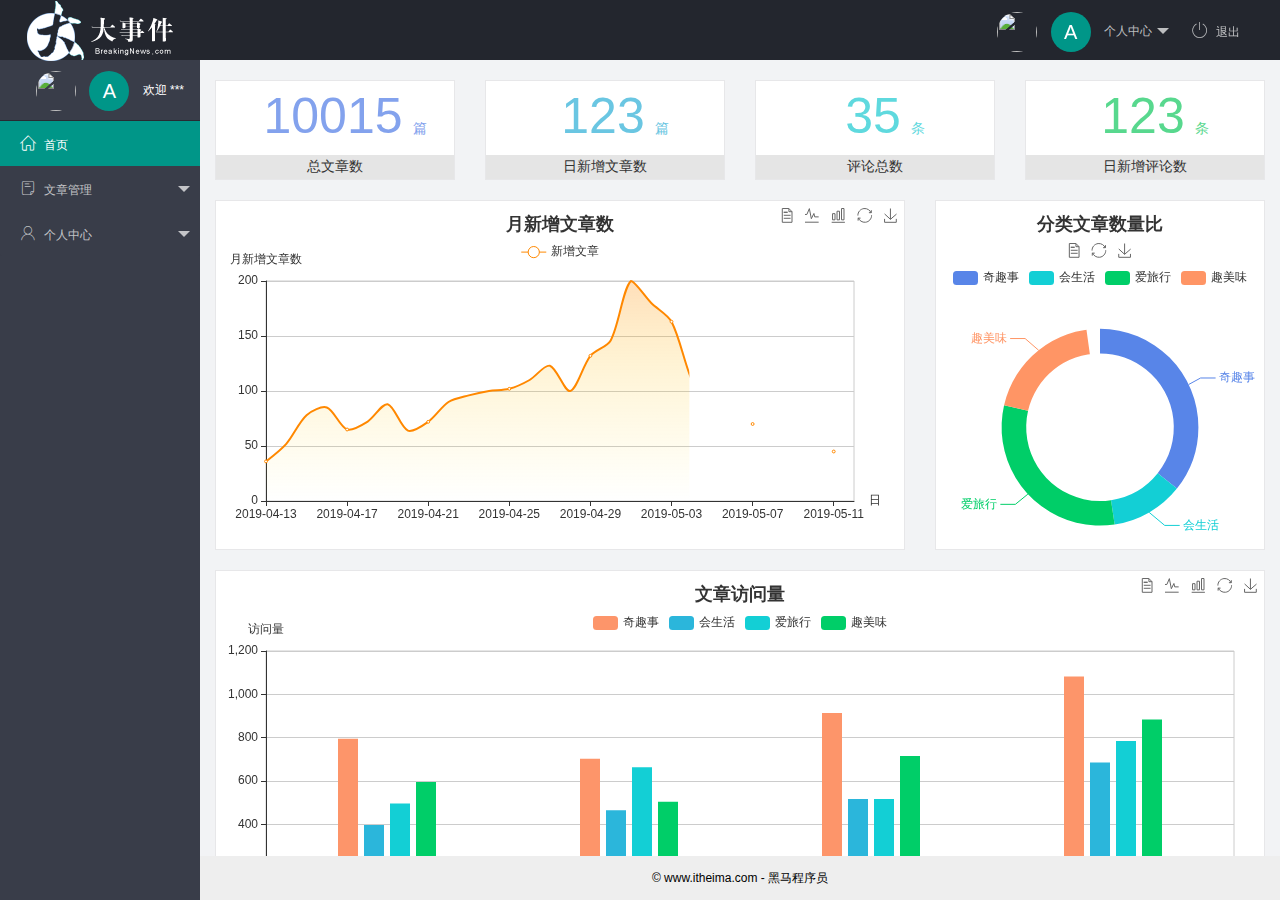
==== commit d5edf67c: "将第二天内容添加进去" ====
--- a/index.html
+++ b/index.html
@@ -1,89 +1,103 @@
 <!DOCTYPE html>
 <html lang="en">
+  <head>
+    <meta charset="UTF-8" />
+    <meta name="viewport" content="width=device-width, initial-scale=1.0" />
+    <title>后台主页</title>
+    <!-- 导入 layui 的样式表 -->
+    <link rel="stylesheet" href="/assets/lib/layui/css/layui.css" />
+    <!-- 导入第三方图标库 -->
+    <link rel="stylesheet" href="/assets/fonts/iconfont.css" />
+    <!-- 导入自己的样式表 -->
+    <link rel="stylesheet" href="/assets/css/index.css" />
+  </head>
+  <body class="layui-layout-body">
+    <div class="layui-layout layui-layout-admin">
+      <div class="layui-header">
+        <div class="layui-logo">
+          <img src="/assets/images/logo.png" alt="" />
+        </div>
+        <!-- 头部区域（可配合layui已有的水平导航） -->
+        <ul class="layui-nav layui-layout-right">
+          <li class="layui-nav-item">
+            <a href="javascript:;" class="userinfo">
+              <img src="http://t.cn/RCzsdCq" class="layui-nav-img" />
+              <span class="text-avatar">A</span>
+              个人中心
+            </a>
+            <dl class="layui-nav-child">
+              <dd><a href="/user/user_info.html" target="fm">基本资料</a></dd>
+              <dd><a href="/user/user_avatar.html" target="fm">更换头像</a></dd>
+              <dd><a href="/user/user_pwd.html" target="fm">重置密码</a></dd>
+            </dl>
+          </li>
+          <li class="layui-nav-item">
+            <a href="javascript:;" id="btnLogout"><span class="iconfont icon-tuichu"></span>退出</a>
+          </li>
+        </ul>
+      </div>
 
-<head>
-    <meta charset="UTF-8">
-    <meta name="viewport" content="width=device-width, initial-scale=1.0">
-    <title>Document</title>
-    <link rel="stylesheet" href="./assets/lib/layui/css/layui.css">
-</head>
+      <div class="layui-side layui-bg-black">
+        <div class="layui-side-scroll">
+          <div class="userinfo">
+            <img src="http://t.cn/RCzsdCq" class="layui-nav-img" />
+            <span class="text-avatar">A</span>
+            <span id="welcome">欢迎 ***</span>
+          </div>
+          <!-- 左侧导航区域（可配合layui已有的垂直导航） -->
+          <ul class="layui-nav layui-nav-tree" lay-shrink="all">
+            <li class="layui-nav-item layui-this">
+              <a href="/home/dashboard.html" target="fm"><span class="iconfont icon-home"></span>首页</a>
+            </li>
+            <li class="layui-nav-item">
+              <a class="" href="javascript:;"><span class="iconfont icon-16"></span>文章管理</a>
+              <dl class="layui-nav-child">
+                <dd>
+                  <a href="javascript:;"><i class="layui-icon layui-icon-app"></i>文章类别</a>
+                </dd>
+                <dd>
+                  <a href="javascript:;"><i class="layui-icon layui-icon-app"></i>文章列表</a>
+                </dd>
+                <dd>
+                  <a href="javascript:;"><i class="layui-icon layui-icon-app"></i>发布文章</a>
+                </dd>
+              </dl>
+            </li>
+            <li class="layui-nav-item">
+              <a href="javascript:;"><span class="iconfont icon-user"></span>个人中心</a>
+              <dl class="layui-nav-child">
+                <dd>
+                  <a href="/user/user_info.html" target="fm"><i class="layui-icon layui-icon-app"></i>基本资料</a>
+                </dd>
+                <dd>
+                  <a href="/user/user_avatar.html" target="fm"><i class="layui-icon layui-icon-app"></i>更换头像</a>
+                </dd>
+                <dd>
+                  <a href="/user/user_pwd.html" target="fm"><i class="layui-icon layui-icon-app"></i>重置密码</a>
+                </dd>
+              </dl>
+            </li>
+          </ul>
+        </div>
+      </div>
 
-<body class="layui-layout-body">
-    <div class="layui-layout layui-layout-admin">
-        <div class="layui-header">
-            <div class="layui-logo">layui 后台布局</div>
-            <!-- 头部区域（可配合layui已有的水平导航） -->
-            <ul class="layui-nav layui-layout-left">
-                <li class="layui-nav-item"><a href="">控制台</a></li>
-                <li class="layui-nav-item"><a href="">商品管理</a></li>
-                <li class="layui-nav-item"><a href="">用户</a></li>
-                <li class="layui-nav-item">
-                    <a href="javascript:;">其它系统</a>
-                    <dl class="layui-nav-child">
-                        <dd><a href="">邮件管理</a></dd>
-                        <dd><a href="">消息管理</a></dd>
-                        <dd><a href="">授权管理</a></dd>
-                    </dl>
-                </li>
-            </ul>
-            <ul class="layui-nav layui-layout-right">
-                <li class="layui-nav-item">
-                    <a href="javascript:;">
-                        <img src="http://t.cn/RCzsdCq" class="layui-nav-img">
-                        贤心
-                    </a>
-                    <dl class="layui-nav-child">
-                        <dd><a href="">基本资料</a></dd>
-                        <dd><a href="">安全设置</a></dd>
-                    </dl>
-                </li>
-                <li class="layui-nav-item"><a href="">退了</a></li>
-            </ul>
-        </div>
+      <div class="layui-body">
+        <!-- 内容主体区域 -->
+        <iframe name="fm" src="/home/dashboard.html" frameborder="0"></iframe>
+      </div>
 
-        <div class="layui-side layui-bg-black">
-            <div class="layui-side-scroll  ">
-                <!-- 左侧导航区域（可配合layui已有的垂直导航） -->
-                <ul class="layui-nav layui-nav-tree" lay-filter="test" lay-shrink="all">
-                    <li class="layui-nav-item layui-nav-itemed">
-                        <a class="" href="javascript:;">所有商品</a>
-                        <dl class="layui-nav-child">
-                            <dd><a href="javascript:;">列表一</a></dd>
-                            <dd><a href="javascript:;">列表二</a></dd>
-                            <dd><a href="javascript:;">列表三</a></dd>
-                            <dd><a href="">超链接</a></dd>
-                        </dl>
-                    </li>
-                    <li class="layui-nav-item">
-                        <a href="javascript:;">解决方案</a>
-                        <dl class="layui-nav-child">
-                            <dd><a href="javascript:;">列表一</a></dd>
-                            <dd><a href="javascript:;">列表二</a></dd>
-                            <dd><a href="">超链接</a></dd>
-                        </dl>
-                    </li>
-                </ul>
-            </div>
-        </div>
-
-        <div class="layui-body">
-            <!-- 内容主体区域 -->
-            <div style="padding: 15px;">内容主体区域</div>
-        </div>
-
-        <div class="layui-footer">
-            <!-- 底部固定区域 -->
-            © layui.com - 底部固定区域
-        </div>
+      <div class="layui-footer">
+        <!-- 底部固定区域 -->
+        © www.itheima.com - 黑马程序员
+      </div>
     </div>
-    <script src="./assets/lib/layui/layui.all.js"></script>
-    <script>
-        //JavaScript代码区域
-        layui.use('element', function () {
-            var element = layui.element;
-
-        });
-    </script>
-</body>
-
-</html>+    <!-- 导入 layui 的JS文件 -->
+    <script src="/assets/lib/layui/layui.all.js"></script>
+    <!-- 导入 jQuery -->
+    <script src="/assets/lib/jquery.js"></script>
+    <!-- 导入自己封装的 baseAPI -->
+    <script src="/assets/js/baseAPI.js"></script>
+    <!-- 导入自己的 js 文件 -->
+    <script src="/assets/js/index.js"></script>
+  </body>
+</html>
--- a/assets/fonts/iconfont.css
+++ b/assets/fonts/iconfont.css
@@ -0,0 +1,37 @@
+@font-face {font-family: "iconfont";
+  src: url('iconfont.eot?t=1576139966484'); /* IE9 */
+  src: url('iconfont.eot?t=1576139966484#iefix') format('embedded-opentype'), /* IE6-IE8 */
+  url('[data-uri]') format('woff2'),
+  url('iconfont.woff?t=1576139966484') format('woff'),
+  url('iconfont.ttf?t=1576139966484') format('truetype'), /* chrome, firefox, opera, Safari, Android, iOS 4.2+ */
+  url('iconfont.svg?t=1576139966484#iconfont') format('svg'); /* iOS 4.1- */
+}
+
+.iconfont {
+  font-family: "iconfont" !important;
+  font-size: 16px;
+  font-style: normal;
+  -webkit-font-smoothing: antialiased;
+  -moz-osx-font-smoothing: grayscale;
+}
+
+.icon-home:before {
+  content: "\e6a9";
+}
+
+.icon-user:before {
+  content: "\e614";
+}
+
+.icon-pinglun:before {
+  content: "\e616";
+}
+
+.icon-tuichu:before {
+  content: "\e865";
+}
+
+.icon-16:before {
+  content: "\e615";
+}
+
--- a/assets/css/index.css
+++ b/assets/css/index.css
@@ -0,0 +1,62 @@
+.layui-footer {
+  text-align: center;
+  font-size: 12px;
+}
+
+.iconfont {
+  margin-right: 8px;
+}
+
+.layui-icon {
+  margin-right: 8px;
+  margin-left: 20px;
+}
+
+iframe {
+  width: 100%;
+  height: 100%;
+}
+
+.layui-body {
+  overflow: hidden;
+}
+
+a {
+  transition: none !important;
+}
+
+.userinfo {
+  height: 60px;
+  line-height: 60px;
+  text-align: center;
+  font-size: 12px;
+  user-select: none;
+}
+
+.layui-side-scroll .userinfo {
+  border-bottom: 1px solid #282b33;
+}
+
+.layui-nav-img {
+  width: 40px;
+  height: 40px;
+}
+
+.text-avatar {
+  display: inline-block;
+  width: 40px;
+  height: 40px;
+  background-color: #009688;
+  border-radius: 50%;
+  line-height: 40px;
+  text-align: center;
+  font-size: 20px;
+  color: #fff;
+  position: relative;
+  top: 4px;
+  margin-right: 10px;
+}
+
+.layui-nav-item a {
+  font-size: 12px;
+}
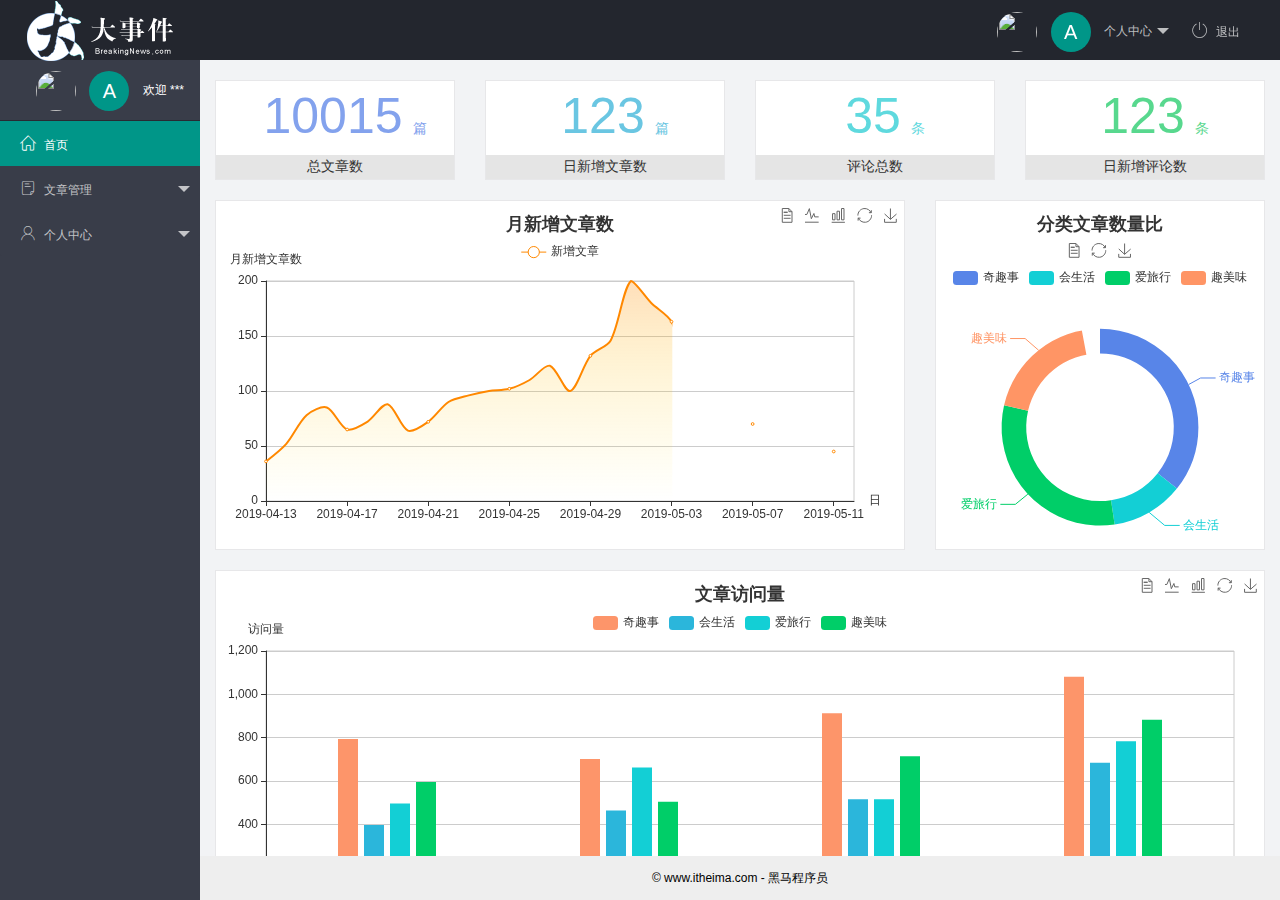
==== commit 0d416b01: "更改头像" ====
--- a/index.html
+++ b/index.html
@@ -1,6 +1,7 @@
 <!DOCTYPE html>
 <html lang="en">
-  <head>
+
+<head>
     <meta charset="UTF-8" />
     <meta name="viewport" content="width=device-width, initial-scale=1.0" />
     <title>后台主页</title>
@@ -10,86 +11,90 @@
     <link rel="stylesheet" href="/assets/fonts/iconfont.css" />
     <!-- 导入自己的样式表 -->
     <link rel="stylesheet" href="/assets/css/index.css" />
-  </head>
-  <body class="layui-layout-body">
+</head>
+
+<body class="layui-layout-body">
     <div class="layui-layout layui-layout-admin">
-      <div class="layui-header">
-        <div class="layui-logo">
-          <img src="/assets/images/logo.png" alt="" />
+        <div class="layui-header">
+            <div class="layui-logo">
+                <img src="/assets/images/logo.png" alt="" />
+            </div>
+            <!-- 头部区域（可配合layui已有的水平导航） -->
+            <ul class="layui-nav layui-layout-right">
+                <li class="layui-nav-item">
+                    <a href="javascript:;" class="userinfo">
+                        <img src="http://t.cn/RCzsdCq" class="layui-nav-img" />
+                        <span class="text-avatar">A</span>
+                        个人中心
+                    </a>
+                    <dl class="layui-nav-child">
+                        <dd><a href="/user/user_info.html" target="fm">基本资料</a></dd>
+                        <dd><a href="/user/user_avatar.html" target="fm">更换头像</a></dd>
+                        <dd><a href="/user/user_pwd.html" target="fm">重置密码</a></dd>
+                    </dl>
+                </li>
+                <li class="layui-nav-item">
+                    <a href="javascript:;" id="btnLogout"><span class="iconfont icon-tuichu"></span>退出</a>
+                </li>
+            </ul>
         </div>
-        <!-- 头部区域（可配合layui已有的水平导航） -->
-        <ul class="layui-nav layui-layout-right">
-          <li class="layui-nav-item">
-            <a href="javascript:;" class="userinfo">
-              <img src="http://t.cn/RCzsdCq" class="layui-nav-img" />
-              <span class="text-avatar">A</span>
-              个人中心
-            </a>
-            <dl class="layui-nav-child">
-              <dd><a href="/user/user_info.html" target="fm">基本资料</a></dd>
-              <dd><a href="/user/user_avatar.html" target="fm">更换头像</a></dd>
-              <dd><a href="/user/user_pwd.html" target="fm">重置密码</a></dd>
-            </dl>
-          </li>
-          <li class="layui-nav-item">
-            <a href="javascript:;" id="btnLogout"><span class="iconfont icon-tuichu"></span>退出</a>
-          </li>
-        </ul>
-      </div>
 
-      <div class="layui-side layui-bg-black">
-        <div class="layui-side-scroll">
-          <div class="userinfo">
-            <img src="http://t.cn/RCzsdCq" class="layui-nav-img" />
-            <span class="text-avatar">A</span>
-            <span id="welcome">欢迎 ***</span>
-          </div>
-          <!-- 左侧导航区域（可配合layui已有的垂直导航） -->
-          <ul class="layui-nav layui-nav-tree" lay-shrink="all">
-            <li class="layui-nav-item layui-this">
-              <a href="/home/dashboard.html" target="fm"><span class="iconfont icon-home"></span>首页</a>
-            </li>
-            <li class="layui-nav-item">
-              <a class="" href="javascript:;"><span class="iconfont icon-16"></span>文章管理</a>
-              <dl class="layui-nav-child">
-                <dd>
-                  <a href="javascript:;"><i class="layui-icon layui-icon-app"></i>文章类别</a>
-                </dd>
-                <dd>
-                  <a href="javascript:;"><i class="layui-icon layui-icon-app"></i>文章列表</a>
-                </dd>
-                <dd>
-                  <a href="javascript:;"><i class="layui-icon layui-icon-app"></i>发布文章</a>
-                </dd>
-              </dl>
-            </li>
-            <li class="layui-nav-item">
-              <a href="javascript:;"><span class="iconfont icon-user"></span>个人中心</a>
-              <dl class="layui-nav-child">
-                <dd>
-                  <a href="/user/user_info.html" target="fm"><i class="layui-icon layui-icon-app"></i>基本资料</a>
-                </dd>
-                <dd>
-                  <a href="/user/user_avatar.html" target="fm"><i class="layui-icon layui-icon-app"></i>更换头像</a>
-                </dd>
-                <dd>
-                  <a href="/user/user_pwd.html" target="fm"><i class="layui-icon layui-icon-app"></i>重置密码</a>
-                </dd>
-              </dl>
-            </li>
-          </ul>
+        <div class="layui-side layui-bg-black">
+            <div class="layui-side-scroll">
+                <div class="userinfo">
+                    <img src="http://t.cn/RCzsdCq" class="layui-nav-img" />
+                    <span class="text-avatar">A</span>
+                    <span id="welcome">欢迎 ***</span>
+                </div>
+                <!-- 左侧导航区域（可配合layui已有的垂直导航） -->
+                <ul class="layui-nav layui-nav-tree" lay-shrink="all">
+                    <li class="layui-nav-item layui-this">
+                        <a href="/home/dashboard.html" target="fm"><span class="iconfont icon-home"></span>首页</a>
+                    </li>
+                    <li class="layui-nav-item">
+                        <a class="" href="javascript:;"><span class="iconfont icon-16"></span>文章管理</a>
+                        <dl class="layui-nav-child">
+                            <dd>
+                                <a href="javascript:;"><i class="layui-icon layui-icon-app"></i>文章类别</a>
+                            </dd>
+                            <dd>
+                                <a href="javascript:;"><i class="layui-icon layui-icon-app"></i>文章列表</a>
+                            </dd>
+                            <dd>
+                                <a href="javascript:;"><i class="layui-icon layui-icon-app"></i>发布文章</a>
+                            </dd>
+                        </dl>
+                    </li>
+                    <li class="layui-nav-item">
+                        <a href="javascript:;"><span class="iconfont icon-user"></span>个人中心</a>
+                        <dl class="layui-nav-child">
+                            <dd>
+                                <a href="/user/user_info.html" target="fm"><i
+                                        class="layui-icon layui-icon-app"></i>基本资料</a>
+                            </dd>
+                            <dd>
+                                <a href="/user/user_avatar.html" target="fm"><i
+                                        class="layui-icon layui-icon-app"></i>更换头像</a>
+                            </dd>
+                            <dd>
+                                <a href="/user/user_pwd.html" target="fm"><i
+                                        class="layui-icon layui-icon-app"></i>重置密码</a>
+                            </dd>
+                        </dl>
+                    </li>
+                </ul>
+            </div>
         </div>
-      </div>
 
-      <div class="layui-body">
-        <!-- 内容主体区域 -->
-        <iframe name="fm" src="/home/dashboard.html" frameborder="0"></iframe>
-      </div>
+        <div class="layui-body">
+            <!-- 内容主体区域 -->
+            <iframe name="fm" src="/home/dashboard.html" frameborder="0"></iframe>
+        </div>
 
-      <div class="layui-footer">
-        <!-- 底部固定区域 -->
-        © www.itheima.com - 黑马程序员
-      </div>
+        <div class="layui-footer">
+            <!-- 底部固定区域 -->
+            © www.itheima.com - 黑马程序员
+        </div>
     </div>
     <!-- 导入 layui 的JS文件 -->
     <script src="/assets/lib/layui/layui.all.js"></script>
@@ -99,5 +104,6 @@
     <script src="/assets/js/baseAPI.js"></script>
     <!-- 导入自己的 js 文件 -->
     <script src="/assets/js/index.js"></script>
-  </body>
-</html>
+</body>
+
+</html>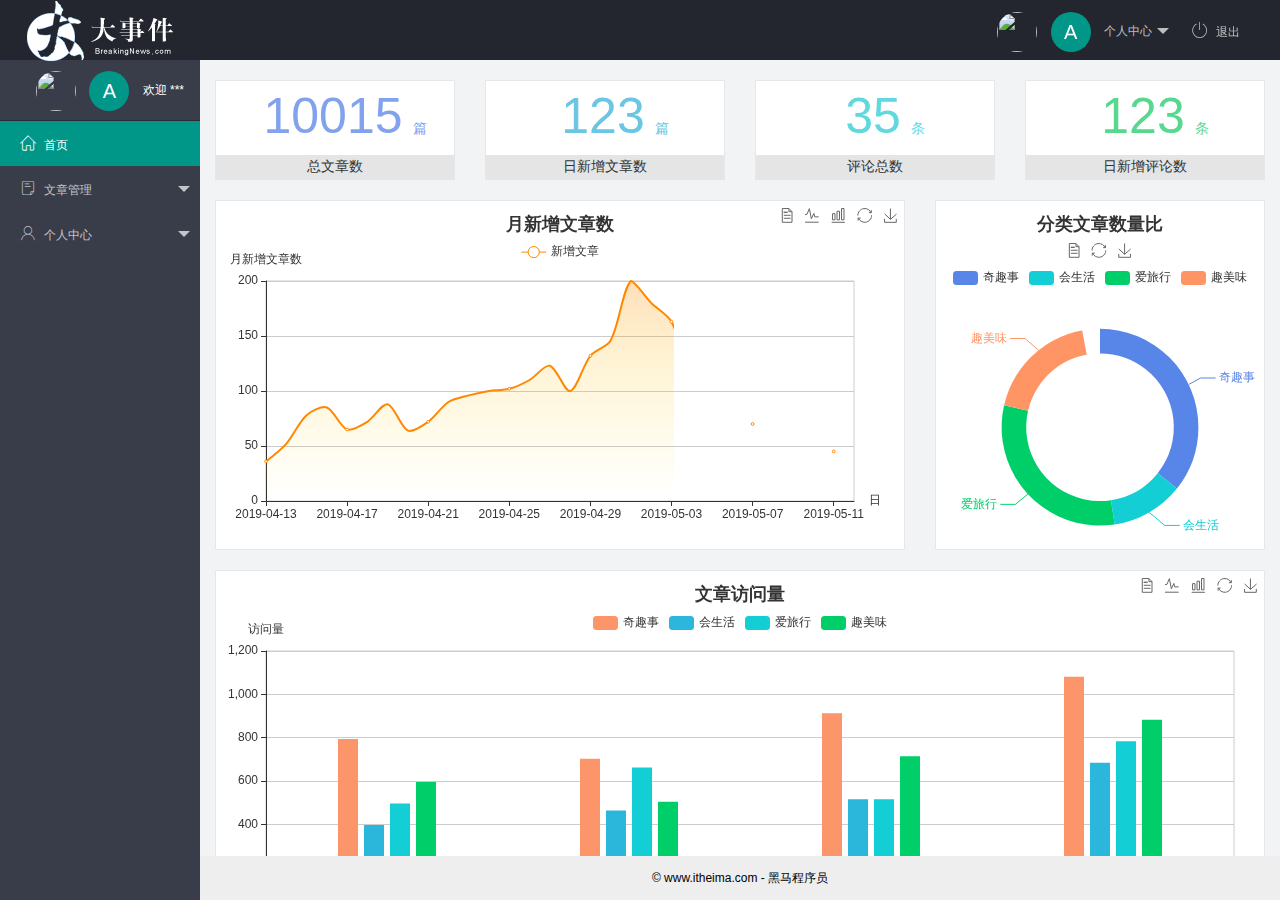
==== commit 0ecaedc6: "文章类别修改，更改密码完成" ====
--- a/index.html
+++ b/index.html
@@ -55,7 +55,8 @@
                         <a class="" href="javascript:;"><span class="iconfont icon-16"></span>文章管理</a>
                         <dl class="layui-nav-child">
                             <dd>
-                                <a href="javascript:;"><i class="layui-icon layui-icon-app"></i>文章类别</a>
+                                <a href="./article/art_cate.html" target="fm"><i
+                                        class="layui-icon layui-icon-app"></i>文章类别</a>
                             </dd>
                             <dd>
                                 <a href="javascript:;"><i class="layui-icon layui-icon-app"></i>文章列表</a>
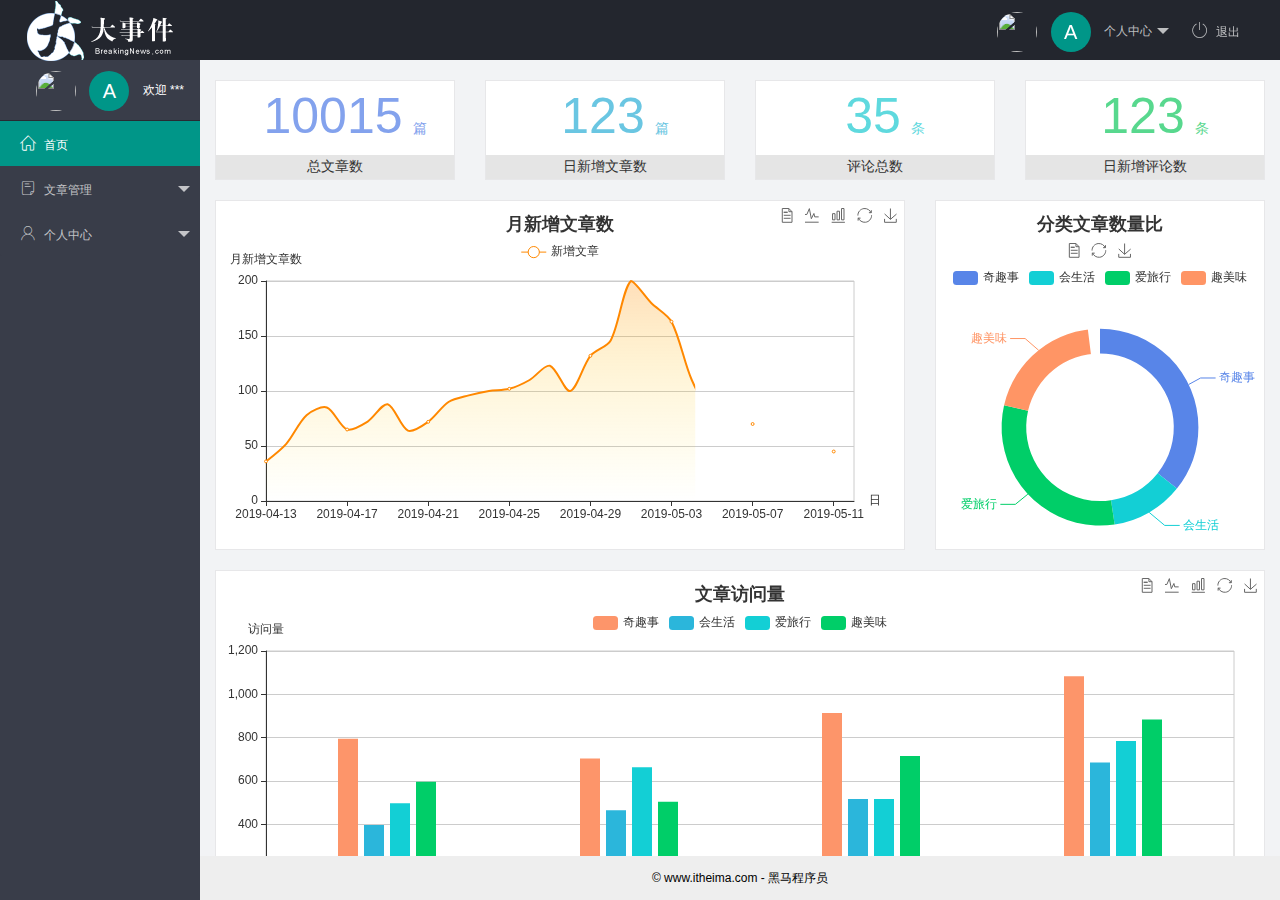
==== commit 14c92807: "用户信息完成，文章列表一半" ====
--- a/index.html
+++ b/index.html
@@ -59,7 +59,8 @@
                                         class="layui-icon layui-icon-app"></i>文章类别</a>
                             </dd>
                             <dd>
-                                <a href="javascript:;"><i class="layui-icon layui-icon-app"></i>文章列表</a>
+                                <a href="./article/art_list.html" target="fm"><i
+                                        class="layui-icon layui-icon-app"></i>文章列表</a>
                             </dd>
                             <dd>
                                 <a href="javascript:;"><i class="layui-icon layui-icon-app"></i>发布文章</a>
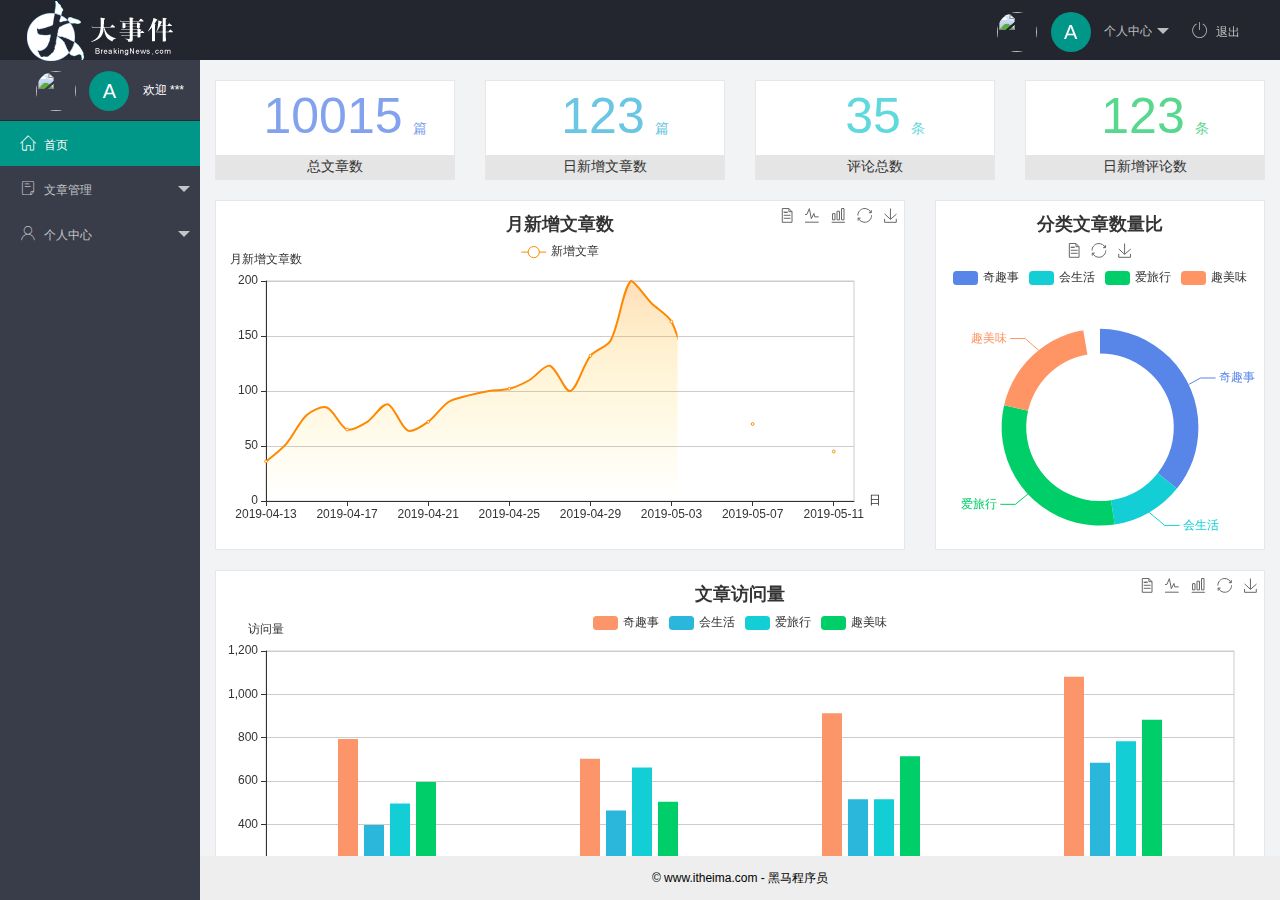
==== commit 55f34477: "文章列表完成，除了没有数据，一切良好" ====
--- a/index.html
+++ b/index.html
@@ -6,18 +6,18 @@
     <meta name="viewport" content="width=device-width, initial-scale=1.0" />
     <title>后台主页</title>
     <!-- 导入 layui 的样式表 -->
-    <link rel="stylesheet" href="/assets/lib/layui/css/layui.css" />
+    <link rel="stylesheet" href="./assets/lib/layui/css/layui.css" />
     <!-- 导入第三方图标库 -->
-    <link rel="stylesheet" href="/assets/fonts/iconfont.css" />
+    <link rel="stylesheet" href="./assets/fonts/iconfont.css" />
     <!-- 导入自己的样式表 -->
-    <link rel="stylesheet" href="/assets/css/index.css" />
+    <link rel="stylesheet" href="./assets/css/index.css" />
 </head>
 
 <body class="layui-layout-body">
     <div class="layui-layout layui-layout-admin">
         <div class="layui-header">
             <div class="layui-logo">
-                <img src="/assets/images/logo.png" alt="" />
+                <img src="./assets/images/logo.png" alt="" />
             </div>
             <!-- 头部区域（可配合layui已有的水平导航） -->
             <ul class="layui-nav layui-layout-right">
@@ -28,9 +28,9 @@
                         个人中心
                     </a>
                     <dl class="layui-nav-child">
-                        <dd><a href="/user/user_info.html" target="fm">基本资料</a></dd>
-                        <dd><a href="/user/user_avatar.html" target="fm">更换头像</a></dd>
-                        <dd><a href="/user/user_pwd.html" target="fm">重置密码</a></dd>
+                        <dd><a href="./user/user_info.html" target="fm">基本资料</a></dd>
+                        <dd><a href="./user/user_avatar.html" target="fm">更换头像</a></dd>
+                        <dd><a href="./user/user_pwd.html" target="fm">重置密码</a></dd>
                     </dl>
                 </li>
                 <li class="layui-nav-item">
@@ -49,7 +49,7 @@
                 <!-- 左侧导航区域（可配合layui已有的垂直导航） -->
                 <ul class="layui-nav layui-nav-tree" lay-shrink="all">
                     <li class="layui-nav-item layui-this">
-                        <a href="/home/dashboard.html" target="fm"><span class="iconfont icon-home"></span>首页</a>
+                        <a href="./home/dashboard.html" target="fm"><span class="iconfont icon-home"></span>首页</a>
                     </li>
                     <li class="layui-nav-item">
                         <a class="" href="javascript:;"><span class="iconfont icon-16"></span>文章管理</a>
@@ -71,15 +71,15 @@
                         <a href="javascript:;"><span class="iconfont icon-user"></span>个人中心</a>
                         <dl class="layui-nav-child">
                             <dd>
-                                <a href="/user/user_info.html" target="fm"><i
+                                <a href="./user/user_info.html" target="fm"><i
                                         class="layui-icon layui-icon-app"></i>基本资料</a>
                             </dd>
                             <dd>
-                                <a href="/user/user_avatar.html" target="fm"><i
+                                <a href="./user/user_avatar.html" target="fm"><i
                                         class="layui-icon layui-icon-app"></i>更换头像</a>
                             </dd>
                             <dd>
-                                <a href="/user/user_pwd.html" target="fm"><i
+                                <a href="./user/user_pwd.html" target="fm"><i
                                         class="layui-icon layui-icon-app"></i>重置密码</a>
                             </dd>
                         </dl>
@@ -90,7 +90,7 @@
 
         <div class="layui-body">
             <!-- 内容主体区域 -->
-            <iframe name="fm" src="/home/dashboard.html" frameborder="0"></iframe>
+            <iframe name="fm" src="./home/dashboard.html" frameborder="0"></iframe>
         </div>
 
         <div class="layui-footer">
@@ -99,13 +99,13 @@
         </div>
     </div>
     <!-- 导入 layui 的JS文件 -->
-    <script src="/assets/lib/layui/layui.all.js"></script>
+    <script src="./assets/lib/layui/layui.all.js"></script>
     <!-- 导入 jQuery -->
-    <script src="/assets/lib/jquery.js"></script>
+    <script src="./assets/lib/jquery.js"></script>
     <!-- 导入自己封装的 baseAPI -->
-    <script src="/assets/js/baseAPI.js"></script>
+    <script src="./assets/js/baseAPI.js"></script>
     <!-- 导入自己的 js 文件 -->
-    <script src="/assets/js/index.js"></script>
+    <script src="./assets/js/index.js"></script>
 </body>
 
 </html>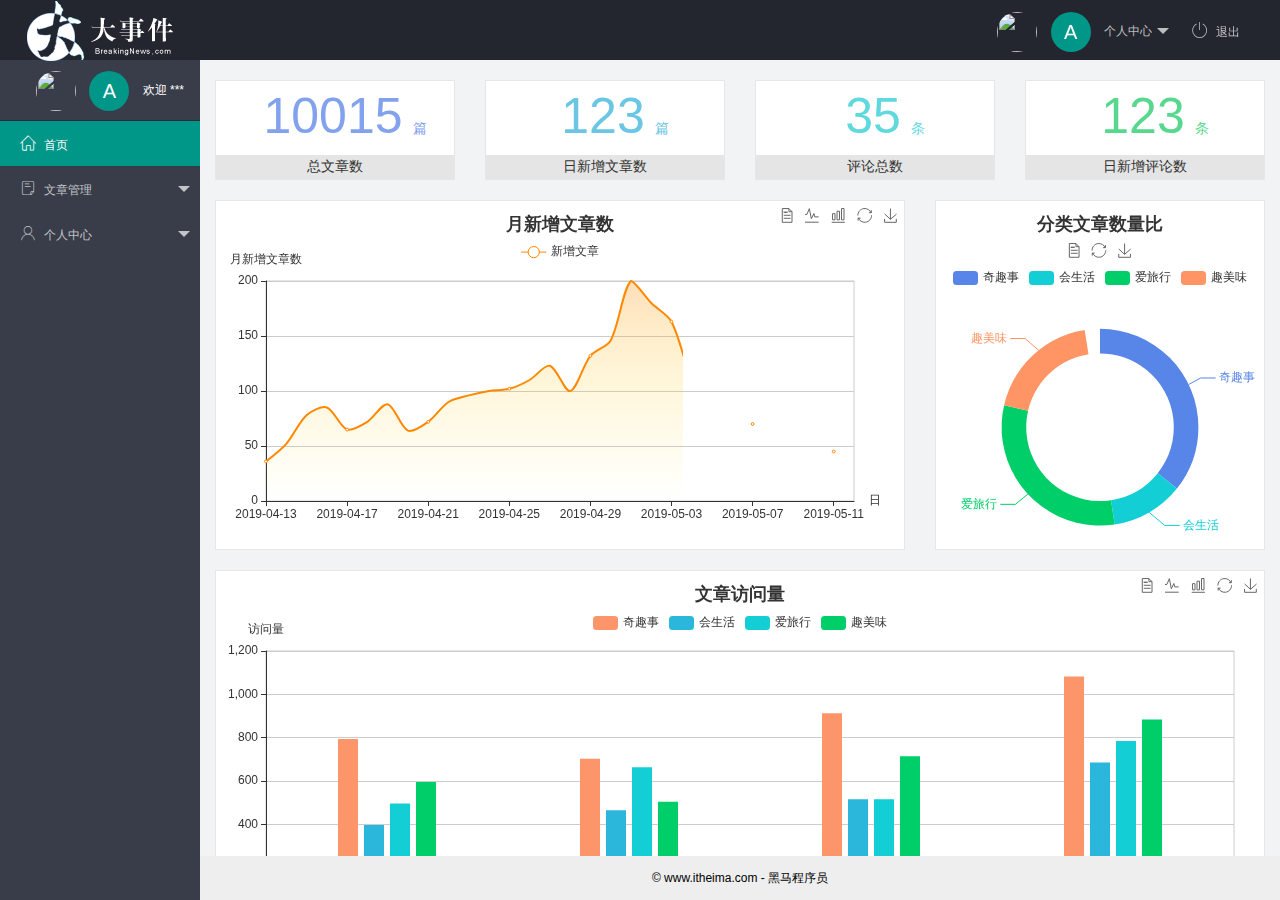
==== commit 18fc3810: "git大事件完成 没有文章列表编辑功能" ====
--- a/index.html
+++ b/index.html
@@ -63,7 +63,8 @@
                                         class="layui-icon layui-icon-app"></i>文章列表</a>
                             </dd>
                             <dd>
-                                <a href="javascript:;"><i class="layui-icon layui-icon-app"></i>发布文章</a>
+                                <a href="./article/art_issue.html" target="fm"><i
+                                        class="layui-icon layui-icon-app"></i>发布文章</a>
                             </dd>
                         </dl>
                     </li>
